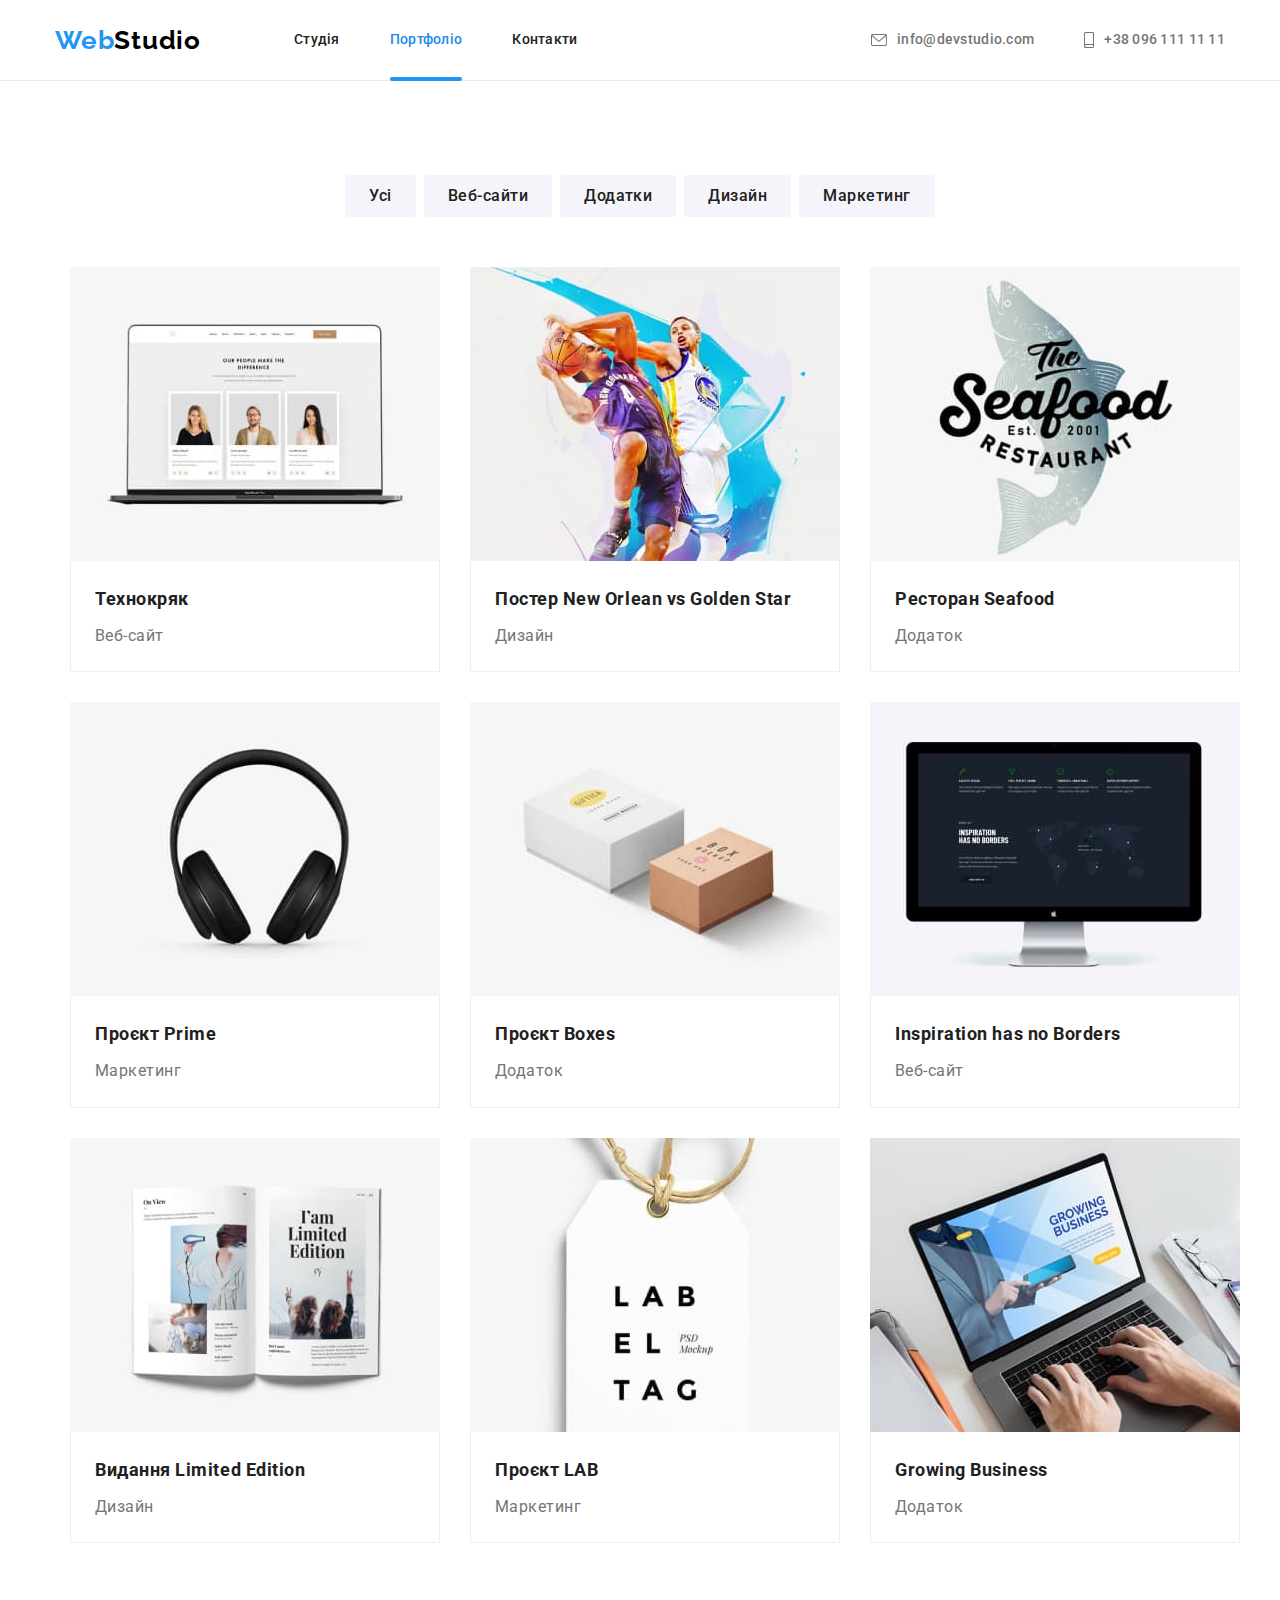
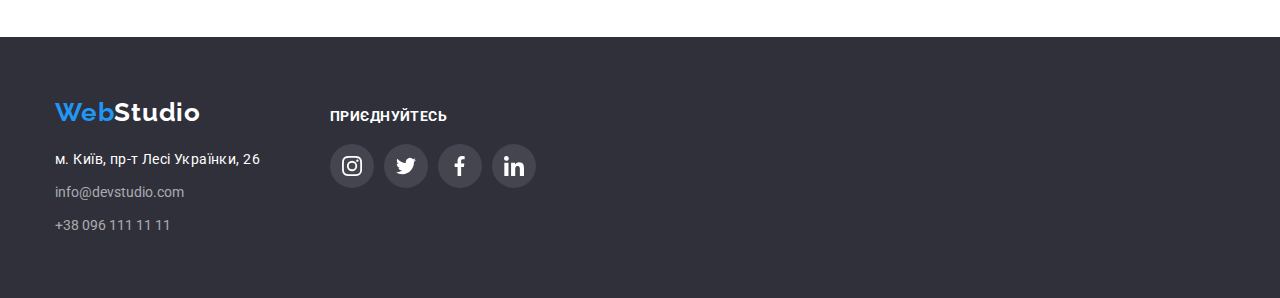
==== portfolio.html @ ad9b6973 "Initial commit" ====
<!DOCTYPE html>
<html lang="uk">
<head>
    <meta charset="UTF-8">
    <meta http-equiv="X-UA-Compatible" content="IE=edge">
    <meta name="viewport" content="width=device-width, initial-scale=1.0">
    <title>WebStudio</title>
    <link rel="preconnect" href="https://fonts.googleapis.com">
    <link rel="preconnect" href="https://fonts.gstatic.com" crossorigin>
    <link href="https://fonts.googleapis.com/css2?family=Raleway:wght@700&family=Roboto:wght@400;500;700;900&display=swap"
        rel="stylesheet">
        <link rel="stylesheet" href="https://cdnjs.cloudflare.com/ajax/libs/modern-normalize/1.1.0/modern-normalize.min.css">
    <link rel="stylesheet" href="./css/styles.css">
</head>
<body>
<header class="header">
    <div class="container main-nav">
        <nav class="site-nav">
            <a class="link-logo" href=""><span class="logo">Web</span><span class="logo-title">Studio</span></a>
            <ul class="list site-nav-list">
                <li class="item"><a class="link" href="./index.html">Студія</a></li>
                <li class="item"><a class="link current" href="./portfolio.html">Портфоліо</a></li>
                <li class="item"><a class="link" href="">Контакти</a></li>
            </ul>
        </nav>
        <div class="header-container">
            <ul class="nav-list list">
                <li><a class="header-link" href="mailto=info@devstudio.com">
                        <svg class="header-icon" width="16" height="12">
                            <use class="nav-icon" href="./images/sprite.svg#icon-envelope"></use>
                        </svg>info@devstudio.com</a></li>
                <li><a class="header-link" href="tel=+380961111111">
                        <svg class="header-icon-smartphone" width="10" height="16 ">
                            <use class="nav-icon" href="./images/sprite.svg#icon-smartphone"></use>
                        </svg>+38 096 111 11 11</a></li>
            </ul>
        </div>
    </div>
</header>
    <main>
        <section class="cart">
           <div class="container">
            <h1 class="visually-hidden">Портофоліо</h1>
            <ul class="list cart-list">
                <li><button class="btn" type="button">Усі</button></li>
                <li><button class="btn" type="button">Веб-сайти</button></li>
                <li><button class="btn" type="button">Додатки</button></li>
                <li><button class="btn" type="button">Дизайн</button></li>
                <li><button class="btn" type="button">Маркетинг</button></li>
            </ul>
            <div class="container">
            <ul class="list secondary-list">
                <li class="item project-item">
                    <a class="cart-container-link" href="#">
                        <div class="project-thumb">
                        <img class="cart-img" src="./images-portfolio/img-portfolio-1-jpg.jpg" alt="Веб-сайт" width="370">
                        <p class="product-text">Ресурс пропонує комплексні пропозиції з різним рівнем функціоналу та сервісів. Все це дозволить відвідувачу отримати
                        вичерпні відомості про компанію чи приватну особу.</p>
                        </div>
                        <div class="cart-container">
                    <h2 class="cart-title">Технокряк</h2>
                    <p class="cart-text">Веб-сайт</p>
                    </div>
                </a>
                </li>
                <li class="item project-item">
                    <a class="cart-container-link" href="#">
                        <div class="project-thumb">
                        <img class="cart-img" src="./images-portfolio/img-portfolio-2-jpg.jpg" alt="Дизайн" width="370">
                        <p class="product-text">Ресурс пропонує комплексні пропозиції з різним рівнем функціоналу та сервісів. Все це дозволить
                            відвідувачу отримати
                            вичерпні відомості про компанію чи приватну особу.</p>
                        </div>
                        <div class="cart-container">
                    <h2 class="cart-title">Постер New Orlean vs Golden Star</h2>
                    <p class="cart-text">Дизайн</p>
                    </div>
                    </a>
                </li>
                <li class="item project-item">
                    <a class="cart-container-link" href="#">
                        <div class="project-thumb">
                        <img class="cart-img" src="./images-portfolio/img-portfolio-3-jpg.jpg" alt="Додаток" width="370">
                        <p class="product-text">Ресурс пропонує комплексні пропозиції з різним рівнем функціоналу та сервісів. Все це дозволить
                            відвідувачу отримати
                            вичерпні відомості про компанію чи приватну особу.</p>
                            </div>
                        <div class="cart-container">
                    <h2 class="cart-title">Ресторан Seafood</h2>
                    <p class="cart-text">Додаток</p>
                    </div>
                    </a>
                </li>
                <li class="item project-item">
                    <a class="cart-container-link" href="#">
                        <div class="project-thumb">
                        <img class="cart-img" src="./images-portfolio/img-portfolio-4-jpg.jpg" alt="Маркетинг" width="370">
                        <p class="product-text">Ресурс пропонує комплексні пропозиції з різним рівнем функціоналу та сервісів. Все це дозволить
                            відвідувачу отримати
                            вичерпні відомості про компанію чи приватну особу.</p>
                            </div>
                        <div class="cart-container">
                    <h2 class="cart-title">Проєкт Prime</h2>
                    <p class="cart-text">Маркетинг</p>
                    </div>
                    </a>
                </li>
                <li class="item project-item">
                    <a class="cart-container-link" href="#">
                        <div class="project-thumb">
                        <img class="cart-img" src="./images-portfolio/img-portfolio-5-jpg.jpg" alt="Додаток" width="370">
                        <p class="product-text">Ресурс пропонує комплексні пропозиції з різним рівнем функціоналу та сервісів. Все це дозволить
                            відвідувачу отримати
                            вичерпні відомості про компанію чи приватну особу.</p>
                            </div>
                        <div class="cart-container">
                    <h2 class="cart-title">Проєкт Boxes</h2>
                    <p class="cart-text">Додаток</p>
                    </div>
                    </a>
                </li>
                <li class="item project-item">
                    <a class="cart-container-link" href="#">
                        <div class="project-thumb">
                        <img class="cart-img" src="./images-portfolio/img-portfolio-6-lpg.jpg" alt="Веб-сайт" width="370">
                        <p class="product-text">Ресурс пропонує комплексні пропозиції з різним рівнем функціоналу та сервісів. Все це дозволить
                            відвідувачу отримати
                            вичерпні відомості про компанію чи приватну особу.</p>
                            </div>
                        <div class="cart-container">
                    <h2 class="cart-title">Inspiration has no Borders</h2>
                    <p class="cart-text">Веб-сайт</p>
                    </div>
                    </a>
                </li>
                <li class="item project-item">
                    <a class="cart-container-link" href="#">
                        <div class="project-thumb">
                        <img class="cart-img" src="./images-portfolio/img-portfolio-7-jpg.jpg" alt="Дизайн" width="370">
                        <p class="product-text">Ресурс пропонує комплексні пропозиції з різним рівнем функціоналу та сервісів. Все це дозволить
                            відвідувачу отримати
                            вичерпні відомості про компанію чи приватну особу.</p>
                            </div>
                        <div class="cart-container">
                    <h2 class="cart-title">Видання Limited Edition</h2>
                    <p class="cart-text">Дизайн</p>
                    </div>
                    </a>
                </li>
                <li class="item project-item">
                    <a class="cart-container-link" href="#">
                        <div class="project-thumb">
                        <img class="cart-img" src="./images-portfolio/img-portfolio-8-jpg.jpg" alt="Маркетинг" width="370">
                        <p class="product-text">Ресурс пропонує комплексні пропозиції з різним рівнем функціоналу та сервісів. Все це дозволить
                            відвідувачу отримати
                            вичерпні відомості про компанію чи приватну особу.</p>
                            </div>
                        <div class="cart-container">
                    <h2 class="cart-title">Проєкт LAB</h2>
                    <p class="cart-text">Маркетинг</p>
                    </div>
                    </a>
                </li>
                <li class="item project-item">
                    <a class="cart-container-link" href="#">
                        <div class="project-thumb">
                        <img class="cart-img" src="./images-portfolio/img-portfolio-9-jpg.jpg" alt="Додаток" width="370">
                        <p class="product-text">Ресурс пропонує комплексні пропозиції з різним рівнем функціоналу та сервісів. Все це дозволить
                            відвідувачу отримати
                            вичерпні відомості про компанію чи приватну особу.</p>
                            </div>
                        <div class="cart-container">
                            <h2 class="cart-title">Growing Business</h2>
                            <p class="cart-text">Додаток</p>
                        </div>
                    </a>
                </li>
            </ul>
            </div>
            </div>
        </section>
    </main>
<footer class="footer">
    <div class="container footer-container">
        <div class="primary-footer">
            <a class="link-logo footer-link" href="./index.html"><span class="logo">Web</span><span
                    class="footer-title">Studio</span></a>
            <address>
                <ul class="list footer-list">
                    <li class="item">
                        <a class="footer-adress" href="https://goo.gl/maps/4LqHr1r6RmhCcxyH7" target="_blank"
                            rel="noopener nofollow noreferrer">м. Київ, пр-т Лесі Українки, 26</a>
                    </li>
                    <li class="item"><a class="footer-contacts" href="mailto=info@devstudio.com">info@devstudio.com</a>
                    </li>
                    <li class="item"><a class="footer-contacts" href="tel=+380961111111">+38 096 111 11 11</a></li>
                </ul>
            </address>
        </div>
        <div class="container-icons">
            <h2 class="footer-title-icons">приєднуйтесь</h2>
            <ul class="list footer-list-icons">
                <li>
                    <a class="soc-ocons-footer" href="#">
                        <svg class="soc-icons-image" width="20" height="20">
                            <use class="footer-icon" href="./images/symbol-defs.svg#iconinstagram-svg"></use>
                        </svg>
                    </a>
                </li>
                <li>
                    <a class="soc-ocons-footer" href="#">
                        <svg width="20" height="20">
                            <use class="footer-icon" href="./images/symbol-defs.svg#icontwitter-svg"></use>
                        </svg>
                    </a>
                </li>
                <li>
                    <a class="soc-ocons-footer" href="#">
                        <svg width="20" height="20">
                            <use class="footer-icon" href="./images/symbol-defs.svg#iconfacebook-svg"></use>
                        </svg>
                    </a>
                </li>
                <li>
                    <a class="soc-ocons-footer" href="#">
                        <svg width="20" height="20">
                            <use class="footer-icon" href="./images/symbol-defs.svg#iconlinkedin-svg"></use>
                        </svg>
                    </a>
                </li>
            </ul>
        </div>
    </div>
</footer>
</body>
</html>
---- css/styles.css ----
:root{
    --title-text-color: #212121;
    --section-background-color: #F5F4FA;
    --second-background-color: #2F303A;
    --footer-contacts-color:  rgba(255, 255, 255, 0.6);
    --second-text-color: #757575;
    --ptimary-backgrond-color: #FFFFFF;
        --primary-text-color: #FFFFFF;
        --accent-text-color: #2196F3;
        --second-accent-color: #188CE8;
        --accent-background-color: #188CE8;
        --thumb-bg: rgba(47, 48, 58, 0.8);
}
h1,
h2,
h3,
h4,
p,
ul {
    margin: 0;
}
img {
    display: block;
    max-width: 100%;
}
  .list {
      list-style: none;
      margin: 0;
      padding: 0;
  }
.container {
    width: 1200px;
    padding-left: 15px;
    padding-right: 15px;
    margin: 0 auto;
}
.link-logo {
    font-family: 'Raleway';
        font-weight: 700;
        font-size: 26px;
        line-height: 1.19;
        letter-spacing: 0.03em;
        text-align: center;
}
.header {
    border-bottom: 1px solid #ECECEC;
}
 .site-nav .link {
    padding-top: 32px;
    padding-bottom: 32px;
    display: block;
    transition: color 250ms cubic-bezier(0.4, 0, 0.2, 1);
 }
.nav-list {
    align-items: center;
    display: flex;
}
 .nav-list .header-link {
    display: flex;
    padding-top: 32px;
        padding-bottom: 32px;
        align-items: center;
 }
.main-nav {
    display: flex;
    align-items: center;
}
.link.current::after {
    content: '';
    display: block;
    width: 100%;
    height: 4px;
    bottom: -1;
    margin-bottom: -2px;
    transform: translate(0, -50%);
    position: absolute;
    background-color: var(--accent-text-color);
    border-radius: 2px;
}

.site-nav-list .item {
    position: relative;
}
.logo {
    color: var(--accent-text-color);
}
.logo-title {
    color: rgba(0, 0, 0, 1);
}
.header .container {
    display: flex;
    align-items: center;
    margin-left: auto;
   
      
}
.header-container {
    align-items: center;
    display: flex;
    margin-left: auto;
}
.nav-icon {
    fill: var(--second-text-color);
    width: 16px;
    height: 16px;
}
.nav-icon-envelope {
    width: 16px;
    height: 12px;
}
body {
    background-color: var(--ptimary-backgrond-color);
    font-family: Roboto, sans-serif;
}

a {
    text-decoration: none;
}
.site-nav {
    background-color: var(--ptimary-backgrond-color);
}
 .main-nav .site-nav {
    display: flex;
    align-items: center;
 }

.site-nav .link {
    color: var(--title-text-color);
    font-family: Roboto, sans-serif;
    font-weight: 500;
        font-size: 14px;
        line-height: 1.14;
        letter-spacing: 0.02em;
        cursor: pointer;
        }
.link  {
    color: var(--title-text-color);
        font-family: Roboto, sans-serif;
        font-weight: 500;
        font-size: 14px;
        line-height: 1.14 ;
        letter-spacing: 0.02em;
        list-style: inherit;
         }

         .link.current::after {
          content: '';
          display: block;
           width: 100%;
           height: 4px;
           bottom: -1px;
                     transform: translate(0, -50%);
                     position: absolute;
                     background-color: var(--accent-text-color);
                     border-radius: 2px;
                 }
        
                 .site-nav-list .item {
                     position: relative;
                 }
         .nav-list {
            display: flex;
            gap: 50px;
            margin-left: auto;
          
         }
         .header-link {
          color: var(--second-text-color);
        font-weight: 500;
            font-size: 14px;
            line-height: 1.14;
            letter-spacing: 0.02em;
            align-items: center;
            gap: 10px;
            transition: color 250ms cubic-bezier(0.4, 0, 0.2, 1);
         }
        .header-icon {
            fill: currentColor;
            background-repeat: no-repeat;
        }

        .header-link .nav-icon {
            transition: fill 250ms cubic-bezier(0.4, 0, 0.2, 1);
        }
         .header-link:focus .nav-icon,
         .header-link:hover .nav-icon {
            fill: var(--accent-text-color);
         }
        .header-link:focus,
        .header-link:hover {
            color: var(--accent-text-color);
        }
        .header-icon-smartphone {
            width: 10px;
            height: 16px;
        }
    
 .link.current {
    color: var(--second-accent-color);
 }
.link:hover,
.link:focus {
    color: var(--accent-text-color);
}
.site-nav-list {
    display: flex;
    gap: 50px;
   margin-left: 93px;
}

    .site-nav .link:focus,
    .site-nav .link:hover {
        color: var(--accent-text-color);
    }

  
    link {
        text-decoration: none;
    }
    
    .auth-link .link:hover,
    .auth-link .link:focus {
      background-color: var(--accent-background-color);
        }
        .hero {
            background-color: #C4C4C4;
            text-align: center;
            padding-top: 200px;
            padding-bottom: 200px;
            background-image: linear-gradient(rgba(47, 48, 58, 0.4), rgba(47, 48, 58, 0.4)), url(../images/hero-bg.jpg);
            background-repeat: no-repeat;
            background-position: center;
            background-size: cover;
            max-width: 1600px;
            align-items: center;
            margin-right: auto;
            margin-left: auto;
        }
        .title {
            color: var(--primary-text-color);
                font-weight: 900;
                font-size: 44px;
                line-height: 1.36;
                letter-spacing: 0.06em;
                text-transform: uppercase;
                margin-bottom: 30px;
        }
       .visually-hidden{
        position: absolute;
        width: 1px;
        height: 1px;
        margin: 1px;
        padding: 0;
        overflow: hidden;
        border: 0;
        clip: rect(0 0 0 0);
       }
                                          /* button */
     .button {
        color: rgba(255, 255, 255, 1);
        background-color: #2196F3;
            font-weight: 700;
            font-size: 16px;
            line-height: 1.88;
            letter-spacing: 0.06em;
            font-family: inherit;
            cursor: pointer;
            border-radius: 4px;
            padding: 10px 32px;
            border: transparent;
            box-shadow: 0px 4px 4px rgba(0, 0, 0, 0.15);
            transition: color 250ms cubic-bezier(0.4, 0, 0.2, 1), background-color 250ms cubic-bezier(0.4, 0, 0.2, 1);
     }
     .button:hover,
     button:focus {
background-color: var(--accent-background-color);
     }
     .btn {
        color: var(--title-text-color);
        background-color: var(--section-background-color);
       
            font-weight: 500;
            font-size: 16px;
            line-height: 1.62;
            font-family: inherit;
            cursor: pointer;
            border-radius: 4px;
           border-color: transparent;
           padding: 6px 22px;
           letter-spacing: 0.03em;

        transition: color 250ms cubic-bezier(0.4, 0, 0.2, 1), background-color 250ms cubic-bezier(0.4, 0, 0.2, 1), box-shadow 250ms cubic-bezier(0.4, 0, 0.2, 1);
       
     }
     .btn:hover,
     .btn:focus {
        background-color: #2196F3;
        color: var(--primary-text-color);
        box-shadow: 0px 3px 1px rgba(0, 0, 0, 0.1), 0px 1px 2px rgba(0, 0, 0, 0.08), 0px 2px 2px rgba(0, 0, 0, 0.12);
     }
       
     
                                         /* hero */
        .about {
            padding-bottom: 94px;
            padding-top: 94px;
        
        } 
        .about-list {
           display: flex;
           gap: 30px;
        }
        .about-list li {
            flex-basis: calc((100% - 3 * 30px) / 4);
        }
        .icon-container {
            align-items: center;
            justify-content: center;
            width: 270px;
            height: 120px;
            background-color: var(--section-background-color);
            display: flex;
            margin-bottom: 30px;
            border-radius: 4px;

        }
        .content .list {
            display: flex;
            gap: 30px;
        }
     .features {
        color: var(--title-text-color);
        font-style: normal;
            font-weight: 700;
            font-size: 14px;
            line-height: 1.14;
            letter-spacing: 0.03em;
            margin-bottom: 10px;
     } 
     .features-text {
        color: var(--second-text-color);
            font-size: 14px;
            line-height: 1.71;
            letter-spacing: 0.03em;
     }
     .content {
        padding-bottom: 94px;
        /* flex-basis: calc((100% - 60px) /3); */
     }
     .content-container {
        display: flex;
        flex-basis: calc((100% - 60px) /3);
     }
   .content-title {
    color: var(--title-text-color);
    font-weight: 700;
        font-size: 36px;
        line-height: 1.16;
        text-align: center;
        letter-spacing: 0.03em;
        margin-top: 0;
     margin-bottom: 50px;
   }
   .thumb {
       position: relative;
   }

   .thumb-text {
       font-size: 14px;
       line-height: 1.14px;
       text-align: center;
       letter-spacing: 0.03em;
       background: var(--thumb-bg);
       color: var(--primary-text-color);
       bottom: 0;
       left: 50%;
       transform: translate(-50%, 0);
       display: flex;
       position: absolute;
        width: 370px;
        height: 70px;
       padding: 27px 107px;
       text-transform: uppercase;
       align-items: center;


   }
   .thumb-item {
    position: relative;
   }

   .mobile-app-text {
    font-size: 14px;
    line-height: 1.14px;
    text-align: center;
    letter-spacing: 0.03em;
    background: var(--thumb-bg);
    color: var(--primary-text-color);
    bottom: 0;
    left: 50%;
    transform: translate(-50%, 0);
    display: flex;
    position: absolute;
    width: 370px;
    height: 70px;
    text-transform: uppercase;
    align-items: center;
    justify-content: center;
   


   }
   .thumb-designe {
    position: relative;
   }
   .thumb-designe-text {
    font-size: 14px;
        line-height: 1.14px;
        text-align: center;
        letter-spacing: 0.03em;
        background: var(--thumb-bg);
        color: var(--primary-text-color);
        bottom: 0;
        left: 50%;
        transform: translate(-50%, 0);
        display: flex;
        position: absolute;
        width: 370px;
        height: 70px;
        text-transform: uppercase;
        align-items: center;
        justify-content: center;
   }
   .slider {
    background-color: var(--section-background-color);
    padding-top: 94px;
    padding-bottom: 94px;


   }
   .slider-list {
    display: flex;
    gap: 30px;
 
   }

   .slider-text {
    text-align: center;
   }

   .slider-heading {
    color: var(--title-text-color);
    font-weight: 700;
        font-size: 36px;
        line-height: 1.16;
        text-align: center;
        letter-spacing: 0.03em;
        margin-top: 0;
        margin-bottom: 50px;
   }
.slider-title {
    color: var(--title-text-color);
    font-weight: 500;
        font-size: 16px;
        line-height: 1.18;
        margin-bottom: 10px;
}

.slider-text {
    color: var(--second-text-color);
        font-size: 16px;
        line-height: 1.18;
        background-color: var(--ptimary-backgrond-color);
}

.soc-icons-link {
    width: 44px;
    height: 44px;
    border-radius: 50%;
    align-items: center;
    justify-content: center;
    display: flex;
    transition: background-color 250ms cubic-bezier(0.4, 0, 0.2, 1);
}
.soc-icons-link .slider-icon-bg {
    transition: fill 250ms cubic-bezier(0.4, 0, 0.2, 1);
}
.slider-list-icon {
    display: flex;
    align-items: center;
    justify-content: center;
    margin-top: 16px;
    gap: 10px;
    }
    .slider-icon-bg {
        fill: #AFB1B8;
  }
   .footer-contacts:hover,
   .footer-contacts:focus {
    color: var(--accent-text-color);
   }
   .footer-adress:hover,
   .footer-adress:focus {
       color: var(--accent-text-color);
   }

   .soc-icons-link:hover .slider-icon-bg,
   .soc-icons-link:focus .slider-icon-bg {
    fill: var(--primary-text-color);
   }

    .customers {
        background-color: var(--ptimary-backgrond-color);
        padding-top: 94px;
        padding-bottom: 94px;
    }
    .customers-title {
        font-weight: 700;
        font-size: 36px;
        line-height: 1.16;
        text-align: center;
        letter-spacing: 0.03em;
        color: var(--title-text-color);
        margin-right: auto;
        margin-left: auto;
        margin-bottom: 50px;
    }
    .customers-list {
        display: flex;
        gap: 30px;
        align-items: center;
    }


    .customers-link {
        display: flex;
        width: 170px;
        height: 92px;
        justify-content: center;
        align-items: center;
        border: 1px solid #AFB1B8;
        border-radius: 4px;
        padding: 16px 32px;
        background-color: var(--ptimary-backgrond-color);
        transition: border-color 250ms cubic-bezier(0.4, 0, 0.2, 1);
    }

    .customers-link .customers-icon {
        transition: fill 250ms cubic-bezier(0.4, 0, 0.2, 1);
    }


        .customers-container {
            background-color: var(--ptimary-backgrond-color);
            padding: 16px 32px;
            text-align: center;
            border: 1px solid #AFB1B8;
             border-radius: 4px;
        }

        .customers-link:focus,
        .customers-link:hover {
            border-color: var(--accent-text-color);
        }
        .customers-link:focus  .customers-icon ,
        .customers-link:hover  .customers-icon {
            fill: var(--accent-text-color);
        }

        .customers-icon {
            fill: #AFB1B8;
        }

footer {
    background-color: var(--second-background-color);
    padding-top: 60px;
    padding-bottom: 60px;
}
.footer-link {
    margin-bottom: 20px;
    display: inline-block;
}
.footer-title {
    color: var(--primary-text-color);
}

.footer-contacts {
        color: var(--footer-contacts-color);
        font-size: 14px;
        line-height: 1.71;
        font-style: normal;
        display: inline-block;
        transition: color 250ms cubic-bezier(0.4, 0, 0.2, 1), background-color 250ms cubic-bezier(0.4, 0, 0.2, 1);
}

.footer-adress {
    color: var(--primary-text-color);
        font-size: 14px;
        line-height: 1.71;
        letter-spacing: 0.03em;
        font-style: normal;
        display: inline-block;
        transition: color 250ms cubic-bezier(0.4, 0, 0.2, 1), background-color 250ms cubic-bezier(0.4, 0, 0.2, 1);
}

.footer-list .item {
    margin-bottom: 9px;
}

.footer-list .item:last-child {
    margin-bottom: 0;
}


.soc-ocons-footer:focus,
.soc-ocons-footer:hover {
    color: var(--accent-text-color);
}
    
 


.cart {
   padding-top: 94px;
   padding-bottom: 94px;

}
.cart-title {
color: var(--title-text-color);
font-weight: 700;
    font-size: 18px;
    line-height: 2;
    letter-spacing: 0.03em;
    margin-bottom: 4px;
}
.cart-text {
color: var(--second-text-color);
    font-size: 16px;
    line-height: 1.9;
    letter-spacing: 0.03em;
}
.container .cart-list {
    display: flex;
    gap: 8px;
    justify-content: center;
    margin-bottom: 50px;
    text-align: center;
   
}
.container .secondary-list {
    display: flex;
    flex-wrap: wrap;
    gap: 30px;

    
}

 .project-thumb {
    position: relative;
    overflow: hidden;
 }

 .product-text {
    position: absolute;
    top: 0;
    left: 0;
    height: 100%;
    padding: 63px 24px;
    transform: translateY(100%);
    transition: transform 250ms cubic-bezier(0.4, 0, 0.2, 1);

    font-family: Roboto, sans-serif;
    font-weight: 400;
    font-size: 18px;
    line-height: 1.55;
    letter-spacing: 0.03em;

    color: var(--primary-text-color);
    background-color: rgba(33, 150, 243, 0.9);

 }

 .project-item:hover .product-text {
    transform: translateY(0);
 }

 
 
 .secondary-list .item {
    flex-basis: calc((100% - 60px) /3);
 }
 .secondary-list .item:nth-last-child(-n+3) {
    margin-bottom: 0;
 }
  
  .secondary-list .item {
     border-top: none;
  }

 .primary-slider-text {
    padding-top: 30px;
    padding-bottom: 30px;
 }

 .cart-container {
   padding: 20px 24px;
   border: 1px solid #EEEEEE;
   border-top: none;
   }
   .cart-container-link {
    display: block;
    transition: box-shadow 250ms cubic-bezier(0.4, 0, 0.2, 1);
 }
   .cart-container-link:hover,
   .cart-container-link:focus {
    box-shadow: 0px 1px 1px rgba(0, 0, 0, 0.12), 0px 4px 4px rgba(0, 0, 0, 0.06), 1px 4px 6px rgba(0, 0, 0, 0.16);
   }
   .footer-title-icons {
    font-weight: 700;
    font-size: 14px;
    line-height: 16px;
    letter-spacing: 0.03em;
    text-transform: uppercase;
    color: var(--primary-text-color);
    margin-bottom: 20px;
   }
   .footer-list-icons {
    display: flex;
    gap: 10px;
   }
   .container-icons {
    align-items: baseline;
   }
   .primary-footer {
    align-items: baseline;
    margin-right: 70px;
   }
.footer-container {
    align-items: baseline;
    display: flex;
}
.soc-ocons-footer {
    width: 44px;
    height: 44px;
    border-radius: 50%;
    align-items: center;
    justify-content: center;
    display: flex;
    background-repeat: no-repeat;
    background-color: rgba(255, 255, 255, 0.1);
    transition: background-color 250ms cubic-bezier(0.4, 0, 0.2, 1), fill 250ms cubic-bezier(0.4, 0, 0.2, 1);
}
.soc-ocons-footer:hover,
.soc-ocons-footer:focus {
    background-color: var(--second-accent-color);
}
.footer-icon {
    fill: var(--primary-text-color);

}
.soc-icons-link:hover,
.soc-icons-link:focus {
    fill: var(--primary-text-color);
    background-color: var(--accent-text-color);
}
.link.current::after {
    content: '';
    display: block;
    width: 100%;
    height: 4px;
    bottom: -1px;
    transform: translate(0, -50%);
    position: absolute;
    background-color: var(--accent-text-color);
    border-radius: 2px;
}
.site-nav-list .item {
    position: relative;
}


.backdrop {
    position: fixed;
    top: 0;
    left: 0;
    width: 100%;
    height: 100%;
    opacity: 1;
    transition: opacity 250ms cubic-bezier(0.4, 0, 0.2, 1), visibility 250ms cubic-bezier(0.4, 0, 0.2, 1);

    
}

.is-hidden {
    opacity: 0;
    pointer-events: none;
    visibility: hidden;
}

.modal {
    position: absolute;
    top: 50%;
    left: 50%;
    transform: translate(-50%, -50%) scale(1);
    transition: transform 250ms cubic-bezier(0.4, 0, 0.2, 1);

    min-width: 528px;
    min-height: 581px;

    background-color: var(--ptimary-backgrond-color);

    

}

.backdrop.is-hidden .modal {
    transform: translate(-50%, -50%) scale(0);
    transition: transform 250ms cubic-bezier(0.4, 0, 0.2, 1);
}
.button-modal {
    position: absolute;
    top: 8px;
    right: 8px;
    display: flex;
    align-items: center;
    justify-content: center;
    cursor: pointer;

    height: 30px;
    width: 30px;
    border: 1px solid rgba(0, 0, 0, 0.1);
    background-color: var(--ptimary-backgrond-color);
    border-radius: 50%;
    padding: 0;
}
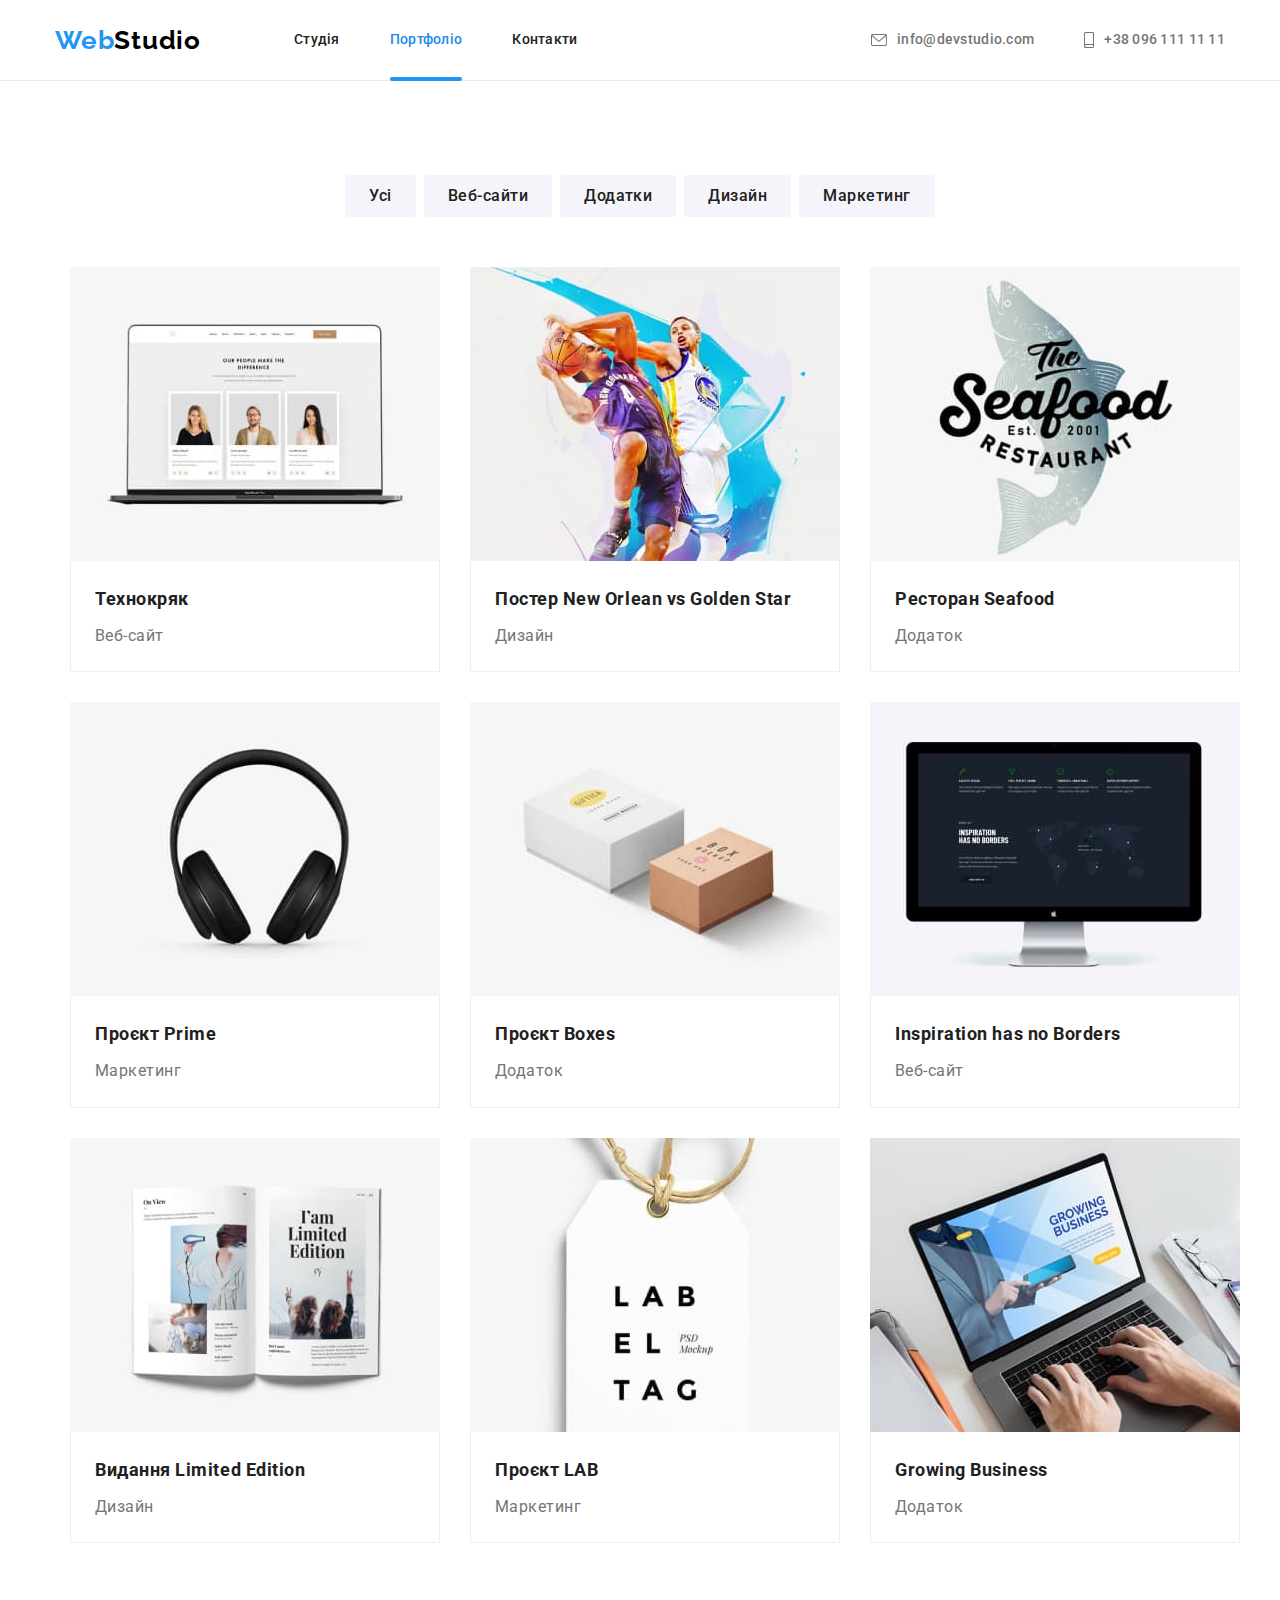
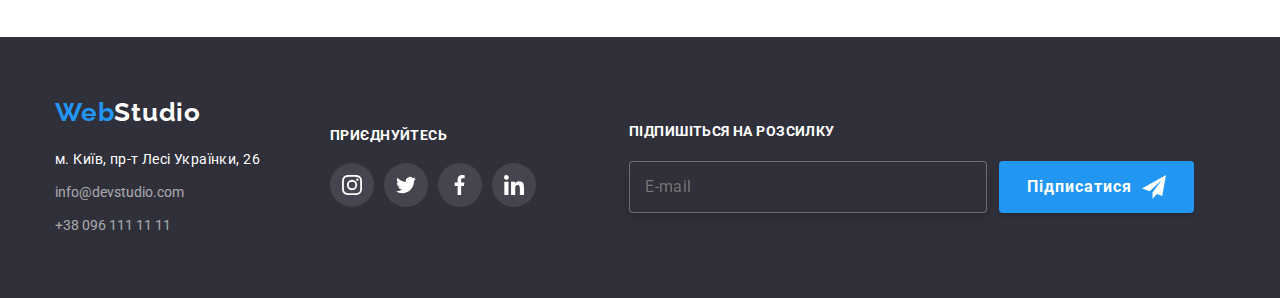
==== commit 1883ac0a: "сделал модальное окно" ====
--- a/portfolio.html
+++ b/portfolio.html
@@ -1,236 +1,572 @@
 <!DOCTYPE html>
 <html lang="uk">
-<head>
-    <meta charset="UTF-8">
-    <meta http-equiv="X-UA-Compatible" content="IE=edge">
-    <meta name="viewport" content="width=device-width, initial-scale=1.0">
+  <head>
+    <meta charset="UTF-8" />
+    <meta
+      http-equiv="X-UA-Compatible"
+      content="IE=edge"
+    />
+    <meta
+      name="viewport"
+      content="width=device-width, initial-scale=1.0"
+    />
     <title>WebStudio</title>
-    <link rel="preconnect" href="https://fonts.googleapis.com">
-    <link rel="preconnect" href="https://fonts.gstatic.com" crossorigin>
-    <link href="https://fonts.googleapis.com/css2?family=Raleway:wght@700&family=Roboto:wght@400;500;700;900&display=swap"
-        rel="stylesheet">
-        <link rel="stylesheet" href="https://cdnjs.cloudflare.com/ajax/libs/modern-normalize/1.1.0/modern-normalize.min.css">
-    <link rel="stylesheet" href="./css/styles.css">
-</head>
-<body>
-<header class="header">
-    <div class="container main-nav">
+    <link
+      rel="preconnect"
+      href="https://fonts.googleapis.com"
+    />
+    <link
+      rel="preconnect"
+      href="https://fonts.gstatic.com"
+      crossorigin
+    />
+    <link
+      href="https://fonts.googleapis.com/css2?family=Raleway:wght@700&family=Roboto:wght@400;500;700;900&display=swap"
+      rel="stylesheet"
+    />
+    <link
+      rel="stylesheet"
+      href="https://cdnjs.cloudflare.com/ajax/libs/modern-normalize/1.1.0/modern-normalize.min.css"
+    />
+    <link
+      rel="stylesheet"
+      href="./css/styles.css"
+    />
+  </head>
+  <body>
+    <header class="header">
+      <div class="container main-nav">
         <nav class="site-nav">
-            <a class="link-logo" href=""><span class="logo">Web</span><span class="logo-title">Studio</span></a>
-            <ul class="list site-nav-list">
-                <li class="item"><a class="link" href="./index.html">Студія</a></li>
-                <li class="item"><a class="link current" href="./portfolio.html">Портфоліо</a></li>
-                <li class="item"><a class="link" href="">Контакти</a></li>
-            </ul>
+          <a class="link-logo" href=""
+            ><span class="logo">Web</span
+            ><span class="logo-title"
+              >Studio</span
+            ></a
+          >
+          <ul class="list site-nav-list">
+            <li class="item">
+              <a class="link" href="./index.html"
+                >Студія</a
+              >
+            </li>
+            <li class="item">
+              <a
+                class="link current"
+                href="./portfolio.html"
+                >Портфоліо</a
+              >
+            </li>
+            <li class="item">
+              <a class="link" href="">Контакти</a>
+            </li>
+          </ul>
         </nav>
         <div class="header-container">
-            <ul class="nav-list list">
-                <li><a class="header-link" href="mailto=info@devstudio.com">
-                        <svg class="header-icon" width="16" height="12">
-                            <use class="nav-icon" href="./images/sprite.svg#icon-envelope"></use>
-                        </svg>info@devstudio.com</a></li>
-                <li><a class="header-link" href="tel=+380961111111">
-                        <svg class="header-icon-smartphone" width="10" height="16 ">
-                            <use class="nav-icon" href="./images/sprite.svg#icon-smartphone"></use>
-                        </svg>+38 096 111 11 11</a></li>
+          <ul class="nav-list list">
+            <li>
+              <a
+                class="header-link"
+                href="mailto=info@devstudio.com"
+              >
+                <svg
+                  class="header-icon"
+                  width="16"
+                  height="12"
+                >
+                  <use
+                    class="nav-icon"
+                    href="./images/sprite.svg#icon-envelope"
+                  ></use></svg
+                >info@devstudio.com</a
+              >
+            </li>
+            <li>
+              <a
+                class="header-link"
+                href="tel=+380961111111"
+              >
+                <svg
+                  class="header-icon-smartphone"
+                  width="10"
+                  height="16 "
+                >
+                  <use
+                    class="nav-icon"
+                    href="./images/sprite.svg#icon-smartphone"
+                  ></use></svg
+                >+38 096 111 11 11</a
+              >
+            </li>
+          </ul>
+        </div>
+      </div>
+    </header>
+    <main>
+      <section class="cart">
+        <div class="container">
+          <h1 class="visually-hidden">
+            Портофоліо
+          </h1>
+          <ul class="list cart-list">
+            <li>
+              <button class="btn" type="button">
+                Усі
+              </button>
+            </li>
+            <li>
+              <button class="btn" type="button">
+                Веб-сайти
+              </button>
+            </li>
+            <li>
+              <button class="btn" type="button">
+                Додатки
+              </button>
+            </li>
+            <li>
+              <button class="btn" type="button">
+                Дизайн
+              </button>
+            </li>
+            <li>
+              <button class="btn" type="button">
+                Маркетинг
+              </button>
+            </li>
+          </ul>
+          <div class="container">
+            <ul class="list secondary-list">
+              <li class="item project-item">
+                <a
+                  class="cart-container-link"
+                  href="#"
+                >
+                  <div class="project-thumb">
+                    <img
+                      class="cart-img"
+                      src="./images-portfolio/img-portfolio-1-jpg.jpg"
+                      alt="Веб-сайт"
+                      width="370"
+                    />
+                    <p class="product-text">
+                      Ресурс пропонує комплексні
+                      пропозиції з різним рівнем
+                      функціоналу та сервісів. Все
+                      це дозволить відвідувачу
+                      отримати вичерпні відомості
+                      про компанію чи приватну
+                      особу.
+                    </p>
+                  </div>
+                  <div class="cart-container">
+                    <h2 class="cart-title">
+                      Технокряк
+                    </h2>
+                    <p class="cart-text">
+                      Веб-сайт
+                    </p>
+                  </div>
+                </a>
+              </li>
+              <li class="item project-item">
+                <a
+                  class="cart-container-link"
+                  href="#"
+                >
+                  <div class="project-thumb">
+                    <img
+                      class="cart-img"
+                      src="./images-portfolio/img-portfolio-2-jpg.jpg"
+                      alt="Дизайн"
+                      width="370"
+                    />
+                    <p class="product-text">
+                      Ресурс пропонує комплексні
+                      пропозиції з різним рівнем
+                      функціоналу та сервісів. Все
+                      це дозволить відвідувачу
+                      отримати вичерпні відомості
+                      про компанію чи приватну
+                      особу.
+                    </p>
+                  </div>
+                  <div class="cart-container">
+                    <h2 class="cart-title">
+                      Постер New Orlean vs Golden
+                      Star
+                    </h2>
+                    <p class="cart-text">
+                      Дизайн
+                    </p>
+                  </div>
+                </a>
+              </li>
+              <li class="item project-item">
+                <a
+                  class="cart-container-link"
+                  href="#"
+                >
+                  <div class="project-thumb">
+                    <img
+                      class="cart-img"
+                      src="./images-portfolio/img-portfolio-3-jpg.jpg"
+                      alt="Додаток"
+                      width="370"
+                    />
+                    <p class="product-text">
+                      Ресурс пропонує комплексні
+                      пропозиції з різним рівнем
+                      функціоналу та сервісів. Все
+                      це дозволить відвідувачу
+                      отримати вичерпні відомості
+                      про компанію чи приватну
+                      особу.
+                    </p>
+                  </div>
+                  <div class="cart-container">
+                    <h2 class="cart-title">
+                      Ресторан Seafood
+                    </h2>
+                    <p class="cart-text">
+                      Додаток
+                    </p>
+                  </div>
+                </a>
+              </li>
+              <li class="item project-item">
+                <a
+                  class="cart-container-link"
+                  href="#"
+                >
+                  <div class="project-thumb">
+                    <img
+                      class="cart-img"
+                      src="./images-portfolio/img-portfolio-4-jpg.jpg"
+                      alt="Маркетинг"
+                      width="370"
+                    />
+                    <p class="product-text">
+                      Ресурс пропонує комплексні
+                      пропозиції з різним рівнем
+                      функціоналу та сервісів. Все
+                      це дозволить відвідувачу
+                      отримати вичерпні відомості
+                      про компанію чи приватну
+                      особу.
+                    </p>
+                  </div>
+                  <div class="cart-container">
+                    <h2 class="cart-title">
+                      Проєкт Prime
+                    </h2>
+                    <p class="cart-text">
+                      Маркетинг
+                    </p>
+                  </div>
+                </a>
+              </li>
+              <li class="item project-item">
+                <a
+                  class="cart-container-link"
+                  href="#"
+                >
+                  <div class="project-thumb">
+                    <img
+                      class="cart-img"
+                      src="./images-portfolio/img-portfolio-5-jpg.jpg"
+                      alt="Додаток"
+                      width="370"
+                    />
+                    <p class="product-text">
+                      Ресурс пропонує комплексні
+                      пропозиції з різним рівнем
+                      функціоналу та сервісів. Все
+                      це дозволить відвідувачу
+                      отримати вичерпні відомості
+                      про компанію чи приватну
+                      особу.
+                    </p>
+                  </div>
+                  <div class="cart-container">
+                    <h2 class="cart-title">
+                      Проєкт Boxes
+                    </h2>
+                    <p class="cart-text">
+                      Додаток
+                    </p>
+                  </div>
+                </a>
+              </li>
+              <li class="item project-item">
+                <a
+                  class="cart-container-link"
+                  href="#"
+                >
+                  <div class="project-thumb">
+                    <img
+                      class="cart-img"
+                      src="./images-portfolio/img-portfolio-6-lpg.jpg"
+                      alt="Веб-сайт"
+                      width="370"
+                    />
+                    <p class="product-text">
+                      Ресурс пропонує комплексні
+                      пропозиції з різним рівнем
+                      функціоналу та сервісів. Все
+                      це дозволить відвідувачу
+                      отримати вичерпні відомості
+                      про компанію чи приватну
+                      особу.
+                    </p>
+                  </div>
+                  <div class="cart-container">
+                    <h2 class="cart-title">
+                      Inspiration has no Borders
+                    </h2>
+                    <p class="cart-text">
+                      Веб-сайт
+                    </p>
+                  </div>
+                </a>
+              </li>
+              <li class="item project-item">
+                <a
+                  class="cart-container-link"
+                  href="#"
+                >
+                  <div class="project-thumb">
+                    <img
+                      class="cart-img"
+                      src="./images-portfolio/img-portfolio-7-jpg.jpg"
+                      alt="Дизайн"
+                      width="370"
+                    />
+                    <p class="product-text">
+                      Ресурс пропонує комплексні
+                      пропозиції з різним рівнем
+                      функціоналу та сервісів. Все
+                      це дозволить відвідувачу
+                      отримати вичерпні відомості
+                      про компанію чи приватну
+                      особу.
+                    </p>
+                  </div>
+                  <div class="cart-container">
+                    <h2 class="cart-title">
+                      Видання Limited Edition
+                    </h2>
+                    <p class="cart-text">
+                      Дизайн
+                    </p>
+                  </div>
+                </a>
+              </li>
+              <li class="item project-item">
+                <a
+                  class="cart-container-link"
+                  href="#"
+                >
+                  <div class="project-thumb">
+                    <img
+                      class="cart-img"
+                      src="./images-portfolio/img-portfolio-8-jpg.jpg"
+                      alt="Маркетинг"
+                      width="370"
+                    />
+                    <p class="product-text">
+                      Ресурс пропонує комплексні
+                      пропозиції з різним рівнем
+                      функціоналу та сервісів. Все
+                      це дозволить відвідувачу
+                      отримати вичерпні відомості
+                      про компанію чи приватну
+                      особу.
+                    </p>
+                  </div>
+                  <div class="cart-container">
+                    <h2 class="cart-title">
+                      Проєкт LAB
+                    </h2>
+                    <p class="cart-text">
+                      Маркетинг
+                    </p>
+                  </div>
+                </a>
+              </li>
+              <li class="item project-item">
+                <a
+                  class="cart-container-link"
+                  href="#"
+                >
+                  <div class="project-thumb">
+                    <img
+                      class="cart-img"
+                      src="./images-portfolio/img-portfolio-9-jpg.jpg"
+                      alt="Додаток"
+                      width="370"
+                    />
+                    <p class="product-text">
+                      Ресурс пропонує комплексні
+                      пропозиції з різним рівнем
+                      функціоналу та сервісів. Все
+                      це дозволить відвідувачу
+                      отримати вичерпні відомості
+                      про компанію чи приватну
+                      особу.
+                    </p>
+                  </div>
+                  <div class="cart-container">
+                    <h2 class="cart-title">
+                      Growing Business
+                    </h2>
+                    <p class="cart-text">
+                      Додаток
+                    </p>
+                  </div>
+                </a>
+              </li>
             </ul>
+          </div>
         </div>
-    </div>
-</header>
-    <main>
-        <section class="cart">
-           <div class="container">
-            <h1 class="visually-hidden">Портофоліо</h1>
-            <ul class="list cart-list">
-                <li><button class="btn" type="button">Усі</button></li>
-                <li><button class="btn" type="button">Веб-сайти</button></li>
-                <li><button class="btn" type="button">Додатки</button></li>
-                <li><button class="btn" type="button">Дизайн</button></li>
-                <li><button class="btn" type="button">Маркетинг</button></li>
+      </section>
+    </main>
+    <footer class="footer">
+      <div class="container footer-container">
+        <div class="primary-footer">
+          <a
+            class="link-logo footer-link"
+            href="./index.html"
+            ><span class="logo">Web</span
+            ><span class="footer-title"
+              >Studio</span
+            ></a
+          >
+          <address>
+            <ul class="list footer-list">
+              <li class="item">
+                <a
+                  class="footer-adress"
+                  href="https://goo.gl/maps/4LqHr1r6RmhCcxyH7"
+                  target="_blank"
+                  rel="noopener nofollow noreferrer"
+                  >м. Київ, пр-т Лесі Українки,
+                  26</a
+                >
+              </li>
+              <li class="item">
+                <a
+                  class="footer-contacts"
+                  href="mailto=info@devstudio.com"
+                  >info@devstudio.com</a
+                >
+              </li>
+              <li class="item">
+                <a
+                  class="footer-contacts"
+                  href="tel=+380961111111"
+                  >+38 096 111 11 11</a
+                >
+              </li>
             </ul>
-            <div class="container">
-            <ul class="list secondary-list">
-                <li class="item project-item">
-                    <a class="cart-container-link" href="#">
-                        <div class="project-thumb">
-                        <img class="cart-img" src="./images-portfolio/img-portfolio-1-jpg.jpg" alt="Веб-сайт" width="370">
-                        <p class="product-text">Ресурс пропонує комплексні пропозиції з різним рівнем функціоналу та сервісів. Все це дозволить відвідувачу отримати
-                        вичерпні відомості про компанію чи приватну особу.</p>
-                        </div>
-                        <div class="cart-container">
-                    <h2 class="cart-title">Технокряк</h2>
-                    <p class="cart-text">Веб-сайт</p>
-                    </div>
-                </a>
-                </li>
-                <li class="item project-item">
-                    <a class="cart-container-link" href="#">
-                        <div class="project-thumb">
-                        <img class="cart-img" src="./images-portfolio/img-portfolio-2-jpg.jpg" alt="Дизайн" width="370">
-                        <p class="product-text">Ресурс пропонує комплексні пропозиції з різним рівнем функціоналу та сервісів. Все це дозволить
-                            відвідувачу отримати
-                            вичерпні відомості про компанію чи приватну особу.</p>
-                        </div>
-                        <div class="cart-container">
-                    <h2 class="cart-title">Постер New Orlean vs Golden Star</h2>
-                    <p class="cart-text">Дизайн</p>
-                    </div>
-                    </a>
-                </li>
-                <li class="item project-item">
-                    <a class="cart-container-link" href="#">
-                        <div class="project-thumb">
-                        <img class="cart-img" src="./images-portfolio/img-portfolio-3-jpg.jpg" alt="Додаток" width="370">
-                        <p class="product-text">Ресурс пропонує комплексні пропозиції з різним рівнем функціоналу та сервісів. Все це дозволить
-                            відвідувачу отримати
-                            вичерпні відомості про компанію чи приватну особу.</p>
-                            </div>
-                        <div class="cart-container">
-                    <h2 class="cart-title">Ресторан Seafood</h2>
-                    <p class="cart-text">Додаток</p>
-                    </div>
-                    </a>
-                </li>
-                <li class="item project-item">
-                    <a class="cart-container-link" href="#">
-                        <div class="project-thumb">
-                        <img class="cart-img" src="./images-portfolio/img-portfolio-4-jpg.jpg" alt="Маркетинг" width="370">
-                        <p class="product-text">Ресурс пропонує комплексні пропозиції з різним рівнем функціоналу та сервісів. Все це дозволить
-                            відвідувачу отримати
-                            вичерпні відомості про компанію чи приватну особу.</p>
-                            </div>
-                        <div class="cart-container">
-                    <h2 class="cart-title">Проєкт Prime</h2>
-                    <p class="cart-text">Маркетинг</p>
-                    </div>
-                    </a>
-                </li>
-                <li class="item project-item">
-                    <a class="cart-container-link" href="#">
-                        <div class="project-thumb">
-                        <img class="cart-img" src="./images-portfolio/img-portfolio-5-jpg.jpg" alt="Додаток" width="370">
-                        <p class="product-text">Ресурс пропонує комплексні пропозиції з різним рівнем функціоналу та сервісів. Все це дозволить
-                            відвідувачу отримати
-                            вичерпні відомості про компанію чи приватну особу.</p>
-                            </div>
-                        <div class="cart-container">
-                    <h2 class="cart-title">Проєкт Boxes</h2>
-                    <p class="cart-text">Додаток</p>
-                    </div>
-                    </a>
-                </li>
-                <li class="item project-item">
-                    <a class="cart-container-link" href="#">
-                        <div class="project-thumb">
-                        <img class="cart-img" src="./images-portfolio/img-portfolio-6-lpg.jpg" alt="Веб-сайт" width="370">
-                        <p class="product-text">Ресурс пропонує комплексні пропозиції з різним рівнем функціоналу та сервісів. Все це дозволить
-                            відвідувачу отримати
-                            вичерпні відомості про компанію чи приватну особу.</p>
-                            </div>
-                        <div class="cart-container">
-                    <h2 class="cart-title">Inspiration has no Borders</h2>
-                    <p class="cart-text">Веб-сайт</p>
-                    </div>
-                    </a>
-                </li>
-                <li class="item project-item">
-                    <a class="cart-container-link" href="#">
-                        <div class="project-thumb">
-                        <img class="cart-img" src="./images-portfolio/img-portfolio-7-jpg.jpg" alt="Дизайн" width="370">
-                        <p class="product-text">Ресурс пропонує комплексні пропозиції з різним рівнем функціоналу та сервісів. Все це дозволить
-                            відвідувачу отримати
-                            вичерпні відомості про компанію чи приватну особу.</p>
-                            </div>
-                        <div class="cart-container">
-                    <h2 class="cart-title">Видання Limited Edition</h2>
-                    <p class="cart-text">Дизайн</p>
-                    </div>
-                    </a>
-                </li>
-                <li class="item project-item">
-                    <a class="cart-container-link" href="#">
-                        <div class="project-thumb">
-                        <img class="cart-img" src="./images-portfolio/img-portfolio-8-jpg.jpg" alt="Маркетинг" width="370">
-                        <p class="product-text">Ресурс пропонує комплексні пропозиції з різним рівнем функціоналу та сервісів. Все це дозволить
-                            відвідувачу отримати
-                            вичерпні відомості про компанію чи приватну особу.</p>
-                            </div>
-                        <div class="cart-container">
-                    <h2 class="cart-title">Проєкт LAB</h2>
-                    <p class="cart-text">Маркетинг</p>
-                    </div>
-                    </a>
-                </li>
-                <li class="item project-item">
-                    <a class="cart-container-link" href="#">
-                        <div class="project-thumb">
-                        <img class="cart-img" src="./images-portfolio/img-portfolio-9-jpg.jpg" alt="Додаток" width="370">
-                        <p class="product-text">Ресурс пропонує комплексні пропозиції з різним рівнем функціоналу та сервісів. Все це дозволить
-                            відвідувачу отримати
-                            вичерпні відомості про компанію чи приватну особу.</p>
-                            </div>
-                        <div class="cart-container">
-                            <h2 class="cart-title">Growing Business</h2>
-                            <p class="cart-text">Додаток</p>
-                        </div>
-                    </a>
-                </li>
-            </ul>
-            </div>
-            </div>
-        </section>
-    </main>
-<footer class="footer">
-    <div class="container footer-container">
-        <div class="primary-footer">
-            <a class="link-logo footer-link" href="./index.html"><span class="logo">Web</span><span
-                    class="footer-title">Studio</span></a>
-            <address>
-                <ul class="list footer-list">
-                    <li class="item">
-                        <a class="footer-adress" href="https://goo.gl/maps/4LqHr1r6RmhCcxyH7" target="_blank"
-                            rel="noopener nofollow noreferrer">м. Київ, пр-т Лесі Українки, 26</a>
-                    </li>
-                    <li class="item"><a class="footer-contacts" href="mailto=info@devstudio.com">info@devstudio.com</a>
-                    </li>
-                    <li class="item"><a class="footer-contacts" href="tel=+380961111111">+38 096 111 11 11</a></li>
-                </ul>
-            </address>
+          </address>
         </div>
         <div class="container-icons">
-            <h2 class="footer-title-icons">приєднуйтесь</h2>
-            <ul class="list footer-list-icons">
-                <li>
-                    <a class="soc-ocons-footer" href="#">
-                        <svg class="soc-icons-image" width="20" height="20">
-                            <use class="footer-icon" href="./images/symbol-defs.svg#iconinstagram-svg"></use>
-                        </svg>
-                    </a>
-                </li>
-                <li>
-                    <a class="soc-ocons-footer" href="#">
-                        <svg width="20" height="20">
-                            <use class="footer-icon" href="./images/symbol-defs.svg#icontwitter-svg"></use>
-                        </svg>
-                    </a>
-                </li>
-                <li>
-                    <a class="soc-ocons-footer" href="#">
-                        <svg width="20" height="20">
-                            <use class="footer-icon" href="./images/symbol-defs.svg#iconfacebook-svg"></use>
-                        </svg>
-                    </a>
-                </li>
-                <li>
-                    <a class="soc-ocons-footer" href="#">
-                        <svg width="20" height="20">
-                            <use class="footer-icon" href="./images/symbol-defs.svg#iconlinkedin-svg"></use>
-                        </svg>
-                    </a>
-                </li>
-            </ul>
+          <h2 class="footer-title-icons">
+            приєднуйтесь
+          </h2>
+          <ul class="list footer-list-icons">
+            <li>
+              <a
+                class="soc-ocons-footer"
+                href="#"
+              >
+                <svg
+                  class="soc-icons-image"
+                  width="20"
+                  height="20"
+                >
+                  <use
+                    class="footer-icon"
+                    href="./images/symbol-defs.svg#iconinstagram-svg"
+                  ></use>
+                </svg>
+              </a>
+            </li>
+            <li>
+              <a
+                class="soc-ocons-footer"
+                href="#"
+              >
+                <svg width="20" height="20">
+                  <use
+                    class="footer-icon"
+                    href="./images/symbol-defs.svg#icontwitter-svg"
+                  ></use>
+                </svg>
+              </a>
+            </li>
+            <li>
+              <a
+                class="soc-ocons-footer"
+                href="#"
+              >
+                <svg width="20" height="20">
+                  <use
+                    class="footer-icon"
+                    href="./images/symbol-defs.svg#iconfacebook-svg"
+                  ></use>
+                </svg>
+              </a>
+            </li>
+            <li>
+              <a
+                class="soc-ocons-footer"
+                href="#"
+              >
+                <svg width="20" height="20">
+                  <use
+                    class="footer-icon"
+                    href="./images/symbol-defs.svg#iconlinkedin-svg"
+                  ></use>
+                </svg>
+              </a>
+            </li>
+          </ul>
         </div>
-    </div>
-</footer>
-</body>
+        <form class="form-footer">
+          <div class="form-container">
+            <label
+              class="footer-label"
+              for="gmail"
+              >Підпишіться на розсилку</label
+            >
+            <div class="secondary-form-container">
+              <input
+                class="footer-input"
+                type="email"
+                name="gmail"
+                id="gmail"
+                placeholder="E-mail"
+              />
+              <button
+                type="submit"
+                class="footer-btn"
+              >
+                Підписатися
+                <svg
+                  class="footer-btn-icon"
+                  width="24"
+                  height="24"
+                >
+                  <use
+                    href="./images/symbol-defs.svg#icon-send"
+                  ></use>
+                </svg>
+              </button>
+            </div>
+          </div>
+        </form>
+      </div>
+    </footer>
+  </body>
 </html>
--- a/css/styles.css
+++ b/css/styles.css
@@ -1,15 +1,20 @@
-:root{
-    --title-text-color: #212121;
-    --section-background-color: #F5F4FA;
-    --second-background-color: #2F303A;
-    --footer-contacts-color:  rgba(255, 255, 255, 0.6);
-    --second-text-color: #757575;
-    --ptimary-backgrond-color: #FFFFFF;
-        --primary-text-color: #FFFFFF;
-        --accent-text-color: #2196F3;
-        --second-accent-color: #188CE8;
-        --accent-background-color: #188CE8;
-        --thumb-bg: rgba(47, 48, 58, 0.8);
+:root {
+  --title-text-color: #212121;
+  --section-background-color: #f5f4fa;
+  --second-background-color: #2f303a;
+  --footer-contacts-color: rgba(
+    255,
+    255,
+    255,
+    0.6
+  );
+  --second-text-color: #757575;
+  --ptimary-backgrond-color: #ffffff;
+  --primary-text-color: #ffffff;
+  --accent-text-color: #2196f3;
+  --second-accent-color: #188ce8;
+  --accent-background-color: #188ce8;
+  --thumb-bg: rgba(47, 48, 58, 0.8);
 }
 h1,
 h2,
@@ -17,836 +22,1128 @@
 h4,
 p,
 ul {
-    margin: 0;
+  margin: 0;
 }
 img {
-    display: block;
-    max-width: 100%;
-}
-  .list {
-      list-style: none;
-      margin: 0;
-      padding: 0;
-  }
+  display: block;
+  max-width: 100%;
+}
+.list {
+  list-style: none;
+  margin: 0;
+  padding: 0;
+}
 .container {
-    width: 1200px;
-    padding-left: 15px;
-    padding-right: 15px;
-    margin: 0 auto;
+  width: 1200px;
+  padding-left: 15px;
+  padding-right: 15px;
+  margin: 0 auto;
 }
 .link-logo {
-    font-family: 'Raleway';
-        font-weight: 700;
-        font-size: 26px;
-        line-height: 1.19;
-        letter-spacing: 0.03em;
-        text-align: center;
+  font-family: "Raleway";
+  font-weight: 700;
+  font-size: 26px;
+  line-height: 1.19;
+  letter-spacing: 0.03em;
+  text-align: center;
 }
 .header {
-    border-bottom: 1px solid #ECECEC;
-}
- .site-nav .link {
-    padding-top: 32px;
-    padding-bottom: 32px;
-    display: block;
-    transition: color 250ms cubic-bezier(0.4, 0, 0.2, 1);
- }
+  border-bottom: 1px solid #ececec;
+}
+.site-nav .link {
+  padding-top: 32px;
+  padding-bottom: 32px;
+  display: block;
+  transition: color 250ms
+    cubic-bezier(0.4, 0, 0.2, 1);
+}
 .nav-list {
-    align-items: center;
-    display: flex;
-}
- .nav-list .header-link {
-    display: flex;
-    padding-top: 32px;
-        padding-bottom: 32px;
-        align-items: center;
- }
+  align-items: center;
+  display: flex;
+}
+.nav-list .header-link {
+  display: flex;
+  padding-top: 32px;
+  padding-bottom: 32px;
+  align-items: center;
+}
 .main-nav {
-    display: flex;
-    align-items: center;
+  display: flex;
+  align-items: center;
 }
 .link.current::after {
-    content: '';
-    display: block;
-    width: 100%;
-    height: 4px;
-    bottom: -1;
-    margin-bottom: -2px;
-    transform: translate(0, -50%);
-    position: absolute;
-    background-color: var(--accent-text-color);
-    border-radius: 2px;
+  content: "";
+  display: block;
+  width: 100%;
+  height: 4px;
+  bottom: -1;
+  margin-bottom: -2px;
+  transform: translate(0, -50%);
+  position: absolute;
+  background-color: var(--accent-text-color);
+  border-radius: 2px;
 }
 
 .site-nav-list .item {
-    position: relative;
+  position: relative;
 }
 .logo {
-    color: var(--accent-text-color);
+  color: var(--accent-text-color);
 }
 .logo-title {
-    color: rgba(0, 0, 0, 1);
+  color: rgba(0, 0, 0, 1);
 }
 .header .container {
-    display: flex;
-    align-items: center;
-    margin-left: auto;
-   
-      
+  display: flex;
+  align-items: center;
+  margin-left: auto;
 }
 .header-container {
-    align-items: center;
-    display: flex;
-    margin-left: auto;
+  align-items: center;
+  display: flex;
+  margin-left: auto;
 }
 .nav-icon {
-    fill: var(--second-text-color);
-    width: 16px;
-    height: 16px;
+  fill: var(--second-text-color);
+  width: 16px;
+  height: 16px;
 }
 .nav-icon-envelope {
-    width: 16px;
-    height: 12px;
+  width: 16px;
+  height: 12px;
 }
 body {
-    background-color: var(--ptimary-backgrond-color);
-    font-family: Roboto, sans-serif;
+  background-color: var(
+    --ptimary-backgrond-color
+  );
+  font-family: Roboto, sans-serif;
 }
 
 a {
-    text-decoration: none;
+  text-decoration: none;
 }
 .site-nav {
-    background-color: var(--ptimary-backgrond-color);
-}
- .main-nav .site-nav {
-    display: flex;
-    align-items: center;
- }
+  background-color: var(
+    --ptimary-backgrond-color
+  );
+}
+.main-nav .site-nav {
+  display: flex;
+  align-items: center;
+}
 
 .site-nav .link {
-    color: var(--title-text-color);
-    font-family: Roboto, sans-serif;
-    font-weight: 500;
-        font-size: 14px;
-        line-height: 1.14;
-        letter-spacing: 0.02em;
-        cursor: pointer;
-        }
-.link  {
-    color: var(--title-text-color);
-        font-family: Roboto, sans-serif;
-        font-weight: 500;
-        font-size: 14px;
-        line-height: 1.14 ;
-        letter-spacing: 0.02em;
-        list-style: inherit;
-         }
-
-         .link.current::after {
-          content: '';
-          display: block;
-           width: 100%;
-           height: 4px;
-           bottom: -1px;
-                     transform: translate(0, -50%);
-                     position: absolute;
-                     background-color: var(--accent-text-color);
-                     border-radius: 2px;
-                 }
-        
-                 .site-nav-list .item {
-                     position: relative;
-                 }
-         .nav-list {
-            display: flex;
-            gap: 50px;
-            margin-left: auto;
-          
-         }
-         .header-link {
-          color: var(--second-text-color);
-        font-weight: 500;
-            font-size: 14px;
-            line-height: 1.14;
-            letter-spacing: 0.02em;
-            align-items: center;
-            gap: 10px;
-            transition: color 250ms cubic-bezier(0.4, 0, 0.2, 1);
-         }
-        .header-icon {
-            fill: currentColor;
-            background-repeat: no-repeat;
-        }
-
-        .header-link .nav-icon {
-            transition: fill 250ms cubic-bezier(0.4, 0, 0.2, 1);
-        }
-         .header-link:focus .nav-icon,
-         .header-link:hover .nav-icon {
-            fill: var(--accent-text-color);
-         }
-        .header-link:focus,
-        .header-link:hover {
-            color: var(--accent-text-color);
-        }
-        .header-icon-smartphone {
-            width: 10px;
-            height: 16px;
-        }
-    
- .link.current {
-    color: var(--second-accent-color);
- }
+  color: var(--title-text-color);
+  font-family: Roboto, sans-serif;
+  font-weight: 500;
+  font-size: 14px;
+  line-height: 1.14;
+  letter-spacing: 0.02em;
+  cursor: pointer;
+}
+.link {
+  color: var(--title-text-color);
+  font-family: Roboto, sans-serif;
+  font-weight: 500;
+  font-size: 14px;
+  line-height: 1.14;
+  letter-spacing: 0.02em;
+  list-style: inherit;
+}
+
+.link.current::after {
+  content: "";
+  display: block;
+  width: 100%;
+  height: 4px;
+  bottom: -1px;
+  transform: translate(0, -50%);
+  position: absolute;
+  background-color: var(--accent-text-color);
+  border-radius: 2px;
+}
+
+.site-nav-list .item {
+  position: relative;
+}
+.nav-list {
+  display: flex;
+  gap: 50px;
+  margin-left: auto;
+}
+.header-link {
+  color: var(--second-text-color);
+  font-weight: 500;
+  font-size: 14px;
+  line-height: 1.14;
+  letter-spacing: 0.02em;
+  align-items: center;
+  gap: 10px;
+  transition: color 250ms
+    cubic-bezier(0.4, 0, 0.2, 1);
+}
+.header-icon {
+  fill: currentColor;
+  background-repeat: no-repeat;
+}
+
+.header-link .nav-icon {
+  transition: fill 250ms
+    cubic-bezier(0.4, 0, 0.2, 1);
+}
+.header-link:focus .nav-icon,
+.header-link:hover .nav-icon {
+  fill: var(--accent-text-color);
+}
+.header-link:focus,
+.header-link:hover {
+  color: var(--accent-text-color);
+}
+.header-icon-smartphone {
+  width: 10px;
+  height: 16px;
+}
+
+.link.current {
+  color: var(--second-accent-color);
+}
 .link:hover,
 .link:focus {
-    color: var(--accent-text-color);
+  color: var(--accent-text-color);
 }
 .site-nav-list {
-    display: flex;
-    gap: 50px;
-   margin-left: 93px;
-}
-
-    .site-nav .link:focus,
-    .site-nav .link:hover {
-        color: var(--accent-text-color);
-    }
-
-  
-    link {
-        text-decoration: none;
-    }
-    
-    .auth-link .link:hover,
-    .auth-link .link:focus {
-      background-color: var(--accent-background-color);
-        }
-        .hero {
-            background-color: #C4C4C4;
-            text-align: center;
-            padding-top: 200px;
-            padding-bottom: 200px;
-            background-image: linear-gradient(rgba(47, 48, 58, 0.4), rgba(47, 48, 58, 0.4)), url(../images/hero-bg.jpg);
-            background-repeat: no-repeat;
-            background-position: center;
-            background-size: cover;
-            max-width: 1600px;
-            align-items: center;
-            margin-right: auto;
-            margin-left: auto;
-        }
-        .title {
-            color: var(--primary-text-color);
-                font-weight: 900;
-                font-size: 44px;
-                line-height: 1.36;
-                letter-spacing: 0.06em;
-                text-transform: uppercase;
-                margin-bottom: 30px;
-        }
-       .visually-hidden{
-        position: absolute;
-        width: 1px;
-        height: 1px;
-        margin: 1px;
-        padding: 0;
-        overflow: hidden;
-        border: 0;
-        clip: rect(0 0 0 0);
-       }
-                                          /* button */
-     .button {
-        color: rgba(255, 255, 255, 1);
-        background-color: #2196F3;
-            font-weight: 700;
-            font-size: 16px;
-            line-height: 1.88;
-            letter-spacing: 0.06em;
-            font-family: inherit;
-            cursor: pointer;
-            border-radius: 4px;
-            padding: 10px 32px;
-            border: transparent;
-            box-shadow: 0px 4px 4px rgba(0, 0, 0, 0.15);
-            transition: color 250ms cubic-bezier(0.4, 0, 0.2, 1), background-color 250ms cubic-bezier(0.4, 0, 0.2, 1);
-     }
-     .button:hover,
-     button:focus {
-background-color: var(--accent-background-color);
-     }
-     .btn {
-        color: var(--title-text-color);
-        background-color: var(--section-background-color);
-       
-            font-weight: 500;
-            font-size: 16px;
-            line-height: 1.62;
-            font-family: inherit;
-            cursor: pointer;
-            border-radius: 4px;
-           border-color: transparent;
-           padding: 6px 22px;
-           letter-spacing: 0.03em;
-
-        transition: color 250ms cubic-bezier(0.4, 0, 0.2, 1), background-color 250ms cubic-bezier(0.4, 0, 0.2, 1), box-shadow 250ms cubic-bezier(0.4, 0, 0.2, 1);
-       
-     }
-     .btn:hover,
-     .btn:focus {
-        background-color: #2196F3;
-        color: var(--primary-text-color);
-        box-shadow: 0px 3px 1px rgba(0, 0, 0, 0.1), 0px 1px 2px rgba(0, 0, 0, 0.08), 0px 2px 2px rgba(0, 0, 0, 0.12);
-     }
-       
-     
-                                         /* hero */
-        .about {
-            padding-bottom: 94px;
-            padding-top: 94px;
-        
-        } 
-        .about-list {
-           display: flex;
-           gap: 30px;
-        }
-        .about-list li {
-            flex-basis: calc((100% - 3 * 30px) / 4);
-        }
-        .icon-container {
-            align-items: center;
-            justify-content: center;
-            width: 270px;
-            height: 120px;
-            background-color: var(--section-background-color);
-            display: flex;
-            margin-bottom: 30px;
-            border-radius: 4px;
-
-        }
-        .content .list {
-            display: flex;
-            gap: 30px;
-        }
-     .features {
-        color: var(--title-text-color);
-        font-style: normal;
-            font-weight: 700;
-            font-size: 14px;
-            line-height: 1.14;
-            letter-spacing: 0.03em;
-            margin-bottom: 10px;
-     } 
-     .features-text {
-        color: var(--second-text-color);
-            font-size: 14px;
-            line-height: 1.71;
-            letter-spacing: 0.03em;
-     }
-     .content {
-        padding-bottom: 94px;
-        /* flex-basis: calc((100% - 60px) /3); */
-     }
-     .content-container {
-        display: flex;
-        flex-basis: calc((100% - 60px) /3);
-     }
-   .content-title {
-    color: var(--title-text-color);
-    font-weight: 700;
-        font-size: 36px;
-        line-height: 1.16;
-        text-align: center;
-        letter-spacing: 0.03em;
-        margin-top: 0;
-     margin-bottom: 50px;
-   }
-   .thumb {
-       position: relative;
-   }
-
-   .thumb-text {
-       font-size: 14px;
-       line-height: 1.14px;
-       text-align: center;
-       letter-spacing: 0.03em;
-       background: var(--thumb-bg);
-       color: var(--primary-text-color);
-       bottom: 0;
-       left: 50%;
-       transform: translate(-50%, 0);
-       display: flex;
-       position: absolute;
-        width: 370px;
-        height: 70px;
-       padding: 27px 107px;
-       text-transform: uppercase;
-       align-items: center;
-
-
-   }
-   .thumb-item {
-    position: relative;
-   }
-
-   .mobile-app-text {
-    font-size: 14px;
-    line-height: 1.14px;
-    text-align: center;
-    letter-spacing: 0.03em;
-    background: var(--thumb-bg);
-    color: var(--primary-text-color);
-    bottom: 0;
-    left: 50%;
-    transform: translate(-50%, 0);
-    display: flex;
-    position: absolute;
-    width: 370px;
-    height: 70px;
-    text-transform: uppercase;
-    align-items: center;
-    justify-content: center;
-   
-
-
-   }
-   .thumb-designe {
-    position: relative;
-   }
-   .thumb-designe-text {
-    font-size: 14px;
-        line-height: 1.14px;
-        text-align: center;
-        letter-spacing: 0.03em;
-        background: var(--thumb-bg);
-        color: var(--primary-text-color);
-        bottom: 0;
-        left: 50%;
-        transform: translate(-50%, 0);
-        display: flex;
-        position: absolute;
-        width: 370px;
-        height: 70px;
-        text-transform: uppercase;
-        align-items: center;
-        justify-content: center;
-   }
-   .slider {
-    background-color: var(--section-background-color);
-    padding-top: 94px;
-    padding-bottom: 94px;
-
-
-   }
-   .slider-list {
-    display: flex;
-    gap: 30px;
- 
-   }
-
-   .slider-text {
-    text-align: center;
-   }
-
-   .slider-heading {
-    color: var(--title-text-color);
-    font-weight: 700;
-        font-size: 36px;
-        line-height: 1.16;
-        text-align: center;
-        letter-spacing: 0.03em;
-        margin-top: 0;
-        margin-bottom: 50px;
-   }
+  display: flex;
+  gap: 50px;
+  margin-left: 93px;
+}
+
+.site-nav .link:focus,
+.site-nav .link:hover {
+  color: var(--accent-text-color);
+}
+
+link {
+  text-decoration: none;
+}
+
+.auth-link .link:hover,
+.auth-link .link:focus {
+  background-color: var(
+    --accent-background-color
+  );
+}
+.hero {
+  background-color: #c4c4c4;
+  text-align: center;
+  padding-top: 200px;
+  padding-bottom: 200px;
+  background-image: linear-gradient(
+      rgba(47, 48, 58, 0.4),
+      rgba(47, 48, 58, 0.4)
+    ),
+    url(../images/hero-bg.jpg);
+  background-repeat: no-repeat;
+  background-position: center;
+  background-size: cover;
+  max-width: 1600px;
+  align-items: center;
+  margin-right: auto;
+  margin-left: auto;
+}
+.title {
+  color: var(--primary-text-color);
+  font-weight: 900;
+  font-size: 44px;
+  line-height: 1.36;
+  letter-spacing: 0.06em;
+  text-transform: uppercase;
+  margin-bottom: 30px;
+}
+.visually-hidden {
+  position: absolute;
+  width: 1px;
+  height: 1px;
+  margin: 1px;
+  padding: 0;
+  overflow: hidden;
+  border: 0;
+  clip: rect(0 0 0 0);
+}
+/* button */
+.button {
+  color: rgba(255, 255, 255, 1);
+  background-color: #2196f3;
+  font-weight: 700;
+  font-size: 16px;
+  line-height: 1.88;
+  letter-spacing: 0.06em;
+  font-family: inherit;
+  cursor: pointer;
+  border-radius: 4px;
+  padding: 10px 32px;
+  border: transparent;
+  box-shadow: 0px 4px 4px rgba(0, 0, 0, 0.15);
+  transition: color 250ms
+      cubic-bezier(0.4, 0, 0.2, 1),
+    background-color 250ms
+      cubic-bezier(0.4, 0, 0.2, 1);
+}
+.button:hover,
+button:focus {
+  background-color: var(
+    --accent-background-color
+  );
+}
+.btn {
+  color: var(--title-text-color);
+  background-color: var(
+    --section-background-color
+  );
+
+  font-weight: 500;
+  font-size: 16px;
+  line-height: 1.62;
+  font-family: inherit;
+  cursor: pointer;
+  border-radius: 4px;
+  border-color: transparent;
+  padding: 6px 22px;
+  letter-spacing: 0.03em;
+
+  transition: color 250ms
+      cubic-bezier(0.4, 0, 0.2, 1),
+    background-color 250ms
+      cubic-bezier(0.4, 0, 0.2, 1),
+    box-shadow 250ms cubic-bezier(0.4, 0, 0.2, 1);
+}
+.btn:hover,
+.btn:focus {
+  background-color: #2196f3;
+  color: var(--primary-text-color);
+  box-shadow: 0px 3px 1px rgba(0, 0, 0, 0.1),
+    0px 1px 2px rgba(0, 0, 0, 0.08),
+    0px 2px 2px rgba(0, 0, 0, 0.12);
+}
+
+/* hero */
+.about {
+  padding-bottom: 94px;
+  padding-top: 94px;
+}
+.about-list {
+  display: flex;
+  gap: 30px;
+}
+.about-list li {
+  flex-basis: calc((100% - 3 * 30px) / 4);
+}
+.icon-container {
+  align-items: center;
+  justify-content: center;
+  width: 270px;
+  height: 120px;
+  background-color: var(
+    --section-background-color
+  );
+  display: flex;
+  margin-bottom: 30px;
+  border-radius: 4px;
+}
+.content .list {
+  display: flex;
+  gap: 30px;
+}
+.features {
+  color: var(--title-text-color);
+  font-style: normal;
+  font-weight: 700;
+  font-size: 14px;
+  line-height: 1.14;
+  letter-spacing: 0.03em;
+  margin-bottom: 10px;
+}
+.features-text {
+  color: var(--second-text-color);
+  font-size: 14px;
+  line-height: 1.71;
+  letter-spacing: 0.03em;
+}
+.content {
+  padding-bottom: 94px;
+  /* flex-basis: calc((100% - 60px) /3); */
+}
+.content-container {
+  display: flex;
+  flex-basis: calc((100% - 60px) / 3);
+}
+.content-title {
+  color: var(--title-text-color);
+  font-weight: 700;
+  font-size: 36px;
+  line-height: 1.16;
+  text-align: center;
+  letter-spacing: 0.03em;
+  margin-top: 0;
+  margin-bottom: 50px;
+}
+.thumb {
+  position: relative;
+}
+
+.thumb-text {
+  font-size: 14px;
+  line-height: 1.14px;
+  text-align: center;
+  letter-spacing: 0.03em;
+  background: var(--thumb-bg);
+  color: var(--primary-text-color);
+  bottom: 0;
+  left: 50%;
+  transform: translate(-50%, 0);
+  display: flex;
+  position: absolute;
+  width: 370px;
+  height: 70px;
+  padding: 27px 107px;
+  text-transform: uppercase;
+  align-items: center;
+}
+.thumb-item {
+  position: relative;
+}
+
+.mobile-app-text {
+  font-size: 14px;
+  line-height: 1.14px;
+  text-align: center;
+  letter-spacing: 0.03em;
+  background: var(--thumb-bg);
+  color: var(--primary-text-color);
+  bottom: 0;
+  left: 50%;
+  transform: translate(-50%, 0);
+  display: flex;
+  position: absolute;
+  width: 370px;
+  height: 70px;
+  text-transform: uppercase;
+  align-items: center;
+  justify-content: center;
+}
+.thumb-designe {
+  position: relative;
+}
+.thumb-designe-text {
+  font-size: 14px;
+  line-height: 1.14px;
+  text-align: center;
+  letter-spacing: 0.03em;
+  background: var(--thumb-bg);
+  color: var(--primary-text-color);
+  bottom: 0;
+  left: 50%;
+  transform: translate(-50%, 0);
+  display: flex;
+  position: absolute;
+  width: 370px;
+  height: 70px;
+  text-transform: uppercase;
+  align-items: center;
+  justify-content: center;
+}
+.slider {
+  background-color: var(
+    --section-background-color
+  );
+  padding-top: 94px;
+  padding-bottom: 94px;
+}
+.slider-list {
+  display: flex;
+  gap: 30px;
+}
+
+.slider-text {
+  text-align: center;
+}
+
+.slider-heading {
+  color: var(--title-text-color);
+  font-weight: 700;
+  font-size: 36px;
+  line-height: 1.16;
+  text-align: center;
+  letter-spacing: 0.03em;
+  margin-top: 0;
+  margin-bottom: 50px;
+}
 .slider-title {
-    color: var(--title-text-color);
-    font-weight: 500;
-        font-size: 16px;
-        line-height: 1.18;
-        margin-bottom: 10px;
+  color: var(--title-text-color);
+  font-weight: 500;
+  font-size: 16px;
+  line-height: 1.18;
+  margin-bottom: 10px;
 }
 
 .slider-text {
-    color: var(--second-text-color);
-        font-size: 16px;
-        line-height: 1.18;
-        background-color: var(--ptimary-backgrond-color);
+  color: var(--second-text-color);
+  font-size: 16px;
+  line-height: 1.18;
+  background-color: var(
+    --ptimary-backgrond-color
+  );
 }
 
 .soc-icons-link {
-    width: 44px;
-    height: 44px;
-    border-radius: 50%;
-    align-items: center;
-    justify-content: center;
-    display: flex;
-    transition: background-color 250ms cubic-bezier(0.4, 0, 0.2, 1);
+  width: 44px;
+  height: 44px;
+  border-radius: 50%;
+  align-items: center;
+  justify-content: center;
+  display: flex;
+  transition: background-color 250ms
+    cubic-bezier(0.4, 0, 0.2, 1);
 }
 .soc-icons-link .slider-icon-bg {
-    transition: fill 250ms cubic-bezier(0.4, 0, 0.2, 1);
+  transition: fill 250ms
+    cubic-bezier(0.4, 0, 0.2, 1);
 }
 .slider-list-icon {
-    display: flex;
-    align-items: center;
-    justify-content: center;
-    margin-top: 16px;
-    gap: 10px;
-    }
-    .slider-icon-bg {
-        fill: #AFB1B8;
-  }
-   .footer-contacts:hover,
-   .footer-contacts:focus {
-    color: var(--accent-text-color);
-   }
-   .footer-adress:hover,
-   .footer-adress:focus {
-       color: var(--accent-text-color);
-   }
-
-   .soc-icons-link:hover .slider-icon-bg,
-   .soc-icons-link:focus .slider-icon-bg {
-    fill: var(--primary-text-color);
-   }
-
-    .customers {
-        background-color: var(--ptimary-backgrond-color);
-        padding-top: 94px;
-        padding-bottom: 94px;
-    }
-    .customers-title {
-        font-weight: 700;
-        font-size: 36px;
-        line-height: 1.16;
-        text-align: center;
-        letter-spacing: 0.03em;
-        color: var(--title-text-color);
-        margin-right: auto;
-        margin-left: auto;
-        margin-bottom: 50px;
-    }
-    .customers-list {
-        display: flex;
-        gap: 30px;
-        align-items: center;
-    }
-
-
-    .customers-link {
-        display: flex;
-        width: 170px;
-        height: 92px;
-        justify-content: center;
-        align-items: center;
-        border: 1px solid #AFB1B8;
-        border-radius: 4px;
-        padding: 16px 32px;
-        background-color: var(--ptimary-backgrond-color);
-        transition: border-color 250ms cubic-bezier(0.4, 0, 0.2, 1);
-    }
-
-    .customers-link .customers-icon {
-        transition: fill 250ms cubic-bezier(0.4, 0, 0.2, 1);
-    }
-
-
-        .customers-container {
-            background-color: var(--ptimary-backgrond-color);
-            padding: 16px 32px;
-            text-align: center;
-            border: 1px solid #AFB1B8;
-             border-radius: 4px;
-        }
-
-        .customers-link:focus,
-        .customers-link:hover {
-            border-color: var(--accent-text-color);
-        }
-        .customers-link:focus  .customers-icon ,
-        .customers-link:hover  .customers-icon {
-            fill: var(--accent-text-color);
-        }
-
-        .customers-icon {
-            fill: #AFB1B8;
-        }
+  display: flex;
+  align-items: center;
+  justify-content: center;
+  margin-top: 16px;
+  gap: 10px;
+}
+.slider-icon-bg {
+  fill: #afb1b8;
+}
+.footer-contacts:hover,
+.footer-contacts:focus {
+  color: var(--accent-text-color);
+}
+.footer-adress:hover,
+.footer-adress:focus {
+  color: var(--accent-text-color);
+}
+
+.soc-icons-link:hover .slider-icon-bg,
+.soc-icons-link:focus .slider-icon-bg {
+  fill: var(--primary-text-color);
+}
+
+.customers {
+  background-color: var(
+    --ptimary-backgrond-color
+  );
+  padding-top: 94px;
+  padding-bottom: 94px;
+}
+.customers-title {
+  font-weight: 700;
+  font-size: 36px;
+  line-height: 1.16;
+  text-align: center;
+  letter-spacing: 0.03em;
+  color: var(--title-text-color);
+  margin-right: auto;
+  margin-left: auto;
+  margin-bottom: 50px;
+}
+.customers-list {
+  display: flex;
+  gap: 30px;
+  align-items: center;
+}
+
+.customers-link {
+  display: flex;
+  width: 170px;
+  height: 92px;
+  justify-content: center;
+  align-items: center;
+  border: 1px solid #afb1b8;
+  border-radius: 4px;
+  padding: 16px 32px;
+  background-color: var(
+    --ptimary-backgrond-color
+  );
+  transition: border-color 250ms
+    cubic-bezier(0.4, 0, 0.2, 1);
+}
+
+.customers-link .customers-icon {
+  transition: fill 250ms
+    cubic-bezier(0.4, 0, 0.2, 1);
+}
+
+.customers-container {
+  background-color: var(
+    --ptimary-backgrond-color
+  );
+  padding: 16px 32px;
+  text-align: center;
+  border: 1px solid #afb1b8;
+  border-radius: 4px;
+}
+
+.customers-link:focus,
+.customers-link:hover {
+  border-color: var(--accent-text-color);
+}
+.customers-link:focus .customers-icon,
+.customers-link:hover .customers-icon {
+  fill: var(--accent-text-color);
+}
+
+.customers-icon {
+  fill: #afb1b8;
+}
 
 footer {
-    background-color: var(--second-background-color);
-    padding-top: 60px;
-    padding-bottom: 60px;
+  background-color: var(
+    --second-background-color
+  );
+  padding-top: 60px;
+  padding-bottom: 60px;
 }
 .footer-link {
-    margin-bottom: 20px;
-    display: inline-block;
+  margin-bottom: 20px;
+  display: inline-block;
 }
 .footer-title {
-    color: var(--primary-text-color);
+  color: var(--primary-text-color);
 }
 
 .footer-contacts {
-        color: var(--footer-contacts-color);
-        font-size: 14px;
-        line-height: 1.71;
-        font-style: normal;
-        display: inline-block;
-        transition: color 250ms cubic-bezier(0.4, 0, 0.2, 1), background-color 250ms cubic-bezier(0.4, 0, 0.2, 1);
+  color: var(--footer-contacts-color);
+  font-size: 14px;
+  line-height: 1.71;
+  font-style: normal;
+  display: inline-block;
+  transition: color 250ms
+      cubic-bezier(0.4, 0, 0.2, 1),
+    background-color 250ms
+      cubic-bezier(0.4, 0, 0.2, 1);
 }
 
 .footer-adress {
-    color: var(--primary-text-color);
-        font-size: 14px;
-        line-height: 1.71;
-        letter-spacing: 0.03em;
-        font-style: normal;
-        display: inline-block;
-        transition: color 250ms cubic-bezier(0.4, 0, 0.2, 1), background-color 250ms cubic-bezier(0.4, 0, 0.2, 1);
+  color: var(--primary-text-color);
+  font-size: 14px;
+  line-height: 1.71;
+  letter-spacing: 0.03em;
+  font-style: normal;
+  display: inline-block;
+  transition: color 250ms
+      cubic-bezier(0.4, 0, 0.2, 1),
+    background-color 250ms
+      cubic-bezier(0.4, 0, 0.2, 1);
 }
 
 .footer-list .item {
-    margin-bottom: 9px;
+  margin-bottom: 9px;
 }
 
 .footer-list .item:last-child {
-    margin-bottom: 0;
-}
-
+  margin-bottom: 0;
+}
 
 .soc-ocons-footer:focus,
 .soc-ocons-footer:hover {
-    color: var(--accent-text-color);
-}
-    
- 
-
+  color: var(--accent-text-color);
+}
 
 .cart {
-   padding-top: 94px;
-   padding-bottom: 94px;
-
+  padding-top: 94px;
+  padding-bottom: 94px;
 }
 .cart-title {
-color: var(--title-text-color);
-font-weight: 700;
-    font-size: 18px;
-    line-height: 2;
-    letter-spacing: 0.03em;
-    margin-bottom: 4px;
+  color: var(--title-text-color);
+  font-weight: 700;
+  font-size: 18px;
+  line-height: 2;
+  letter-spacing: 0.03em;
+  margin-bottom: 4px;
 }
 .cart-text {
-color: var(--second-text-color);
-    font-size: 16px;
-    line-height: 1.9;
-    letter-spacing: 0.03em;
+  color: var(--second-text-color);
+  font-size: 16px;
+  line-height: 1.9;
+  letter-spacing: 0.03em;
 }
 .container .cart-list {
-    display: flex;
-    gap: 8px;
-    justify-content: center;
-    margin-bottom: 50px;
-    text-align: center;
-   
+  display: flex;
+  gap: 8px;
+  justify-content: center;
+  margin-bottom: 50px;
+  text-align: center;
 }
 .container .secondary-list {
-    display: flex;
-    flex-wrap: wrap;
-    gap: 30px;
-
-    
-}
-
- .project-thumb {
-    position: relative;
-    overflow: hidden;
- }
-
- .product-text {
-    position: absolute;
-    top: 0;
-    left: 0;
-    height: 100%;
-    padding: 63px 24px;
-    transform: translateY(100%);
-    transition: transform 250ms cubic-bezier(0.4, 0, 0.2, 1);
-
-    font-family: Roboto, sans-serif;
-    font-weight: 400;
-    font-size: 18px;
-    line-height: 1.55;
-    letter-spacing: 0.03em;
-
-    color: var(--primary-text-color);
-    background-color: rgba(33, 150, 243, 0.9);
-
- }
-
- .project-item:hover .product-text {
-    transform: translateY(0);
- }
-
- 
- 
- .secondary-list .item {
-    flex-basis: calc((100% - 60px) /3);
- }
- .secondary-list .item:nth-last-child(-n+3) {
-    margin-bottom: 0;
- }
-  
-  .secondary-list .item {
-     border-top: none;
-  }
-
- .primary-slider-text {
-    padding-top: 30px;
-    padding-bottom: 30px;
- }
-
- .cart-container {
-   padding: 20px 24px;
-   border: 1px solid #EEEEEE;
-   border-top: none;
-   }
-   .cart-container-link {
-    display: block;
-    transition: box-shadow 250ms cubic-bezier(0.4, 0, 0.2, 1);
- }
-   .cart-container-link:hover,
-   .cart-container-link:focus {
-    box-shadow: 0px 1px 1px rgba(0, 0, 0, 0.12), 0px 4px 4px rgba(0, 0, 0, 0.06), 1px 4px 6px rgba(0, 0, 0, 0.16);
-   }
-   .footer-title-icons {
-    font-weight: 700;
-    font-size: 14px;
-    line-height: 16px;
-    letter-spacing: 0.03em;
-    text-transform: uppercase;
-    color: var(--primary-text-color);
-    margin-bottom: 20px;
-   }
-   .footer-list-icons {
-    display: flex;
-    gap: 10px;
-   }
-   .container-icons {
-    align-items: baseline;
-   }
-   .primary-footer {
-    align-items: baseline;
-    margin-right: 70px;
-   }
+  display: flex;
+  flex-wrap: wrap;
+  gap: 30px;
+}
+
+.project-thumb {
+  position: relative;
+  overflow: hidden;
+}
+
+.product-text {
+  position: absolute;
+  top: 0;
+  left: 0;
+  height: 100%;
+  padding: 63px 24px;
+  transform: translateY(100%);
+  transition: transform 250ms
+    cubic-bezier(0.4, 0, 0.2, 1);
+
+  font-family: Roboto, sans-serif;
+  font-weight: 400;
+  font-size: 18px;
+  line-height: 1.55;
+  letter-spacing: 0.03em;
+
+  color: var(--primary-text-color);
+  background-color: rgba(33, 150, 243, 0.9);
+}
+
+.project-item:hover .product-text {
+  transform: translateY(0);
+}
+
+.secondary-list .item {
+  flex-basis: calc((100% - 60px) / 3);
+}
+.secondary-list .item:nth-last-child(-n + 3) {
+  margin-bottom: 0;
+}
+
+.secondary-list .item {
+  border-top: none;
+}
+
+.primary-slider-text {
+  padding-top: 30px;
+  padding-bottom: 30px;
+}
+
+.cart-container {
+  padding: 20px 24px;
+  border: 1px solid #eeeeee;
+  border-top: none;
+}
+.cart-container-link {
+  display: block;
+  transition: box-shadow 250ms
+    cubic-bezier(0.4, 0, 0.2, 1);
+}
+.cart-container-link:hover,
+.cart-container-link:focus {
+  box-shadow: 0px 1px 1px rgba(0, 0, 0, 0.12),
+    0px 4px 4px rgba(0, 0, 0, 0.06),
+    1px 4px 6px rgba(0, 0, 0, 0.16);
+}
+.footer-title-icons {
+  font-weight: 700;
+  font-size: 14px;
+  line-height: 16px;
+  letter-spacing: 0.03em;
+  text-transform: uppercase;
+  color: var(--primary-text-color);
+  margin-bottom: 20px;
+}
+.footer-list-icons {
+  display: flex;
+  gap: 10px;
+}
+.container-icons {
+  align-items: baseline;
+}
+
+.primary-footer {
+  align-items: baseline;
+  margin-right: 70px;
+}
 .footer-container {
-    align-items: baseline;
-    display: flex;
+  align-items: center;
+  display: flex;
 }
 .soc-ocons-footer {
-    width: 44px;
-    height: 44px;
-    border-radius: 50%;
-    align-items: center;
-    justify-content: center;
-    display: flex;
-    background-repeat: no-repeat;
-    background-color: rgba(255, 255, 255, 0.1);
-    transition: background-color 250ms cubic-bezier(0.4, 0, 0.2, 1), fill 250ms cubic-bezier(0.4, 0, 0.2, 1);
+  width: 44px;
+  height: 44px;
+  border-radius: 50%;
+  align-items: center;
+  justify-content: center;
+  display: flex;
+  background-repeat: no-repeat;
+  background-color: rgba(255, 255, 255, 0.1);
+  transition: background-color 250ms
+    cubic-bezier(0.4, 0, 0.2, 1) fill 250ms
+    cubic-bezier(0.4, 0, 0.2, 1);
 }
 .soc-ocons-footer:hover,
 .soc-ocons-footer:focus {
-    background-color: var(--second-accent-color);
+  background-color: var(--second-accent-color);
 }
 .footer-icon {
-    fill: var(--primary-text-color);
-
-}
+  fill: var(--primary-text-color);
+}
+
+.footer-label {
+  font-weight: 700;
+  font-size: 14px;
+  line-height: 1.14;
+  letter-spacing: 0.03em;
+  text-transform: uppercase;
+  color: var(--primary-text-color);
+  margin-bottom: 20px;
+}
+
+.footer-input {
+  width: 358px;
+  font-weight: 400;
+  font-size: 16px;
+  line-height: 1.25;
+  align-items: center;
+  letter-spacing: 0.03em;
+  padding: 15px;
+
+  background-color: #2f303a;
+  border: 1px solid rgba(255, 255, 255, 0.3);
+  filter: drop-shadow(
+    0px 4px 4px rgba(0, 0, 0, 0.15)
+  );
+  border-radius: 4px;
+  transition: border-color 250ms
+    cubic-bezier(0.4, 0, 0.2, 1);
+  color: var(--primary-text-color);
+}
+.footer-input:focus {
+  border-color: var(--accent-text-color);
+  outline: transparent;
+}
+
+.footer-btn {
+  display: flex;
+  text-align: center;
+  align-items: center;
+  margin-left: 12px;
+  gap: 10px;
+  padding: 10px 28px;
+  justify-content: center;
+  transition: color 250ms
+      cubic-bezier(0.4, 0, 0.2, 1),
+    background-color 250ms
+      cubic-bezier(0.4, 0, 0.2, 1);
+  cursor: pointer;
+
+  font-weight: 700;
+  font-size: 16px;
+  line-height: 1.87;
+  letter-spacing: 0.06em;
+
+  background: var(--accent-text-color);
+  color: var(--primary-text-color);
+  box-shadow: 0px 4px 4px rgba(0, 0, 0, 0.15);
+  border-radius: 4px;
+  border: none;
+}
+
+.footer-btn:hover,
+.footer-btn:focus {
+  background-color: var(
+    --accent-background-color
+  );
+}
+
+.secondary-form-container {
+  margin-top: 20px;
+  display: flex;
+}
+
 .soc-icons-link:hover,
 .soc-icons-link:focus {
-    fill: var(--primary-text-color);
-    background-color: var(--accent-text-color);
-}
+  fill: var(--primary-text-color);
+  background-color: var(--accent-text-color);
+}
+
 .link.current::after {
-    content: '';
-    display: block;
-    width: 100%;
-    height: 4px;
-    bottom: -1px;
-    transform: translate(0, -50%);
-    position: absolute;
-    background-color: var(--accent-text-color);
-    border-radius: 2px;
-}
+  content: "";
+  display: block;
+  width: 100%;
+  height: 4px;
+  bottom: -1px;
+  transform: translate(0, -50%);
+  position: absolute;
+  background-color: var(--accent-text-color);
+  border-radius: 2px;
+}
+
 .site-nav-list .item {
-    position: relative;
-}
-
+  position: relative;
+}
+
+.form-container {
+  margin-left: 93px;
+}
 
 .backdrop {
-    position: fixed;
-    top: 0;
-    left: 0;
-    width: 100%;
-    height: 100%;
-    opacity: 1;
-    transition: opacity 250ms cubic-bezier(0.4, 0, 0.2, 1), visibility 250ms cubic-bezier(0.4, 0, 0.2, 1);
-
-    
+  position: fixed;
+  top: 0;
+  left: 0;
+  width: 100%;
+  height: 100%;
+  opacity: 1;
+  transition: opacity 250ms
+      cubic-bezier(0.4, 0, 0.2, 1),
+    visibility 250ms cubic-bezier(0.4, 0, 0.2, 1);
 }
 
 .is-hidden {
-    opacity: 0;
-    pointer-events: none;
-    visibility: hidden;
+  opacity: 0;
+  pointer-events: none;
+  visibility: hidden;
 }
 
 .modal {
-    position: absolute;
-    top: 50%;
-    left: 50%;
-    transform: translate(-50%, -50%) scale(1);
-    transition: transform 250ms cubic-bezier(0.4, 0, 0.2, 1);
-
-    min-width: 528px;
-    min-height: 581px;
-
-    background-color: var(--ptimary-backgrond-color);
-
-    
-
+  position: absolute;
+  top: 50%;
+  left: 50%;
+  transform: translate(-50%, -50%) scale(1);
+  transition: transform 250ms
+    cubic-bezier(0.4, 0, 0.2, 1);
+
+  min-width: 528px;
+  min-height: 581px;
+
+  background-color: var(
+    --ptimary-backgrond-color
+  );
 }
 
 .backdrop.is-hidden .modal {
-    transform: translate(-50%, -50%) scale(0);
-    transition: transform 250ms cubic-bezier(0.4, 0, 0.2, 1);
+  transform: translate(-50%, -50%) scale(0);
+  transition: transform 250ms
+    cubic-bezier(0.4, 0, 0.2, 1);
 }
 .button-modal {
-    position: absolute;
-    top: 8px;
-    right: 8px;
-    display: flex;
-    align-items: center;
-    justify-content: center;
-    cursor: pointer;
-
-    height: 30px;
-    width: 30px;
-    border: 1px solid rgba(0, 0, 0, 0.1);
-    background-color: var(--ptimary-backgrond-color);
-    border-radius: 50%;
-    padding: 0;
-}
-
-
-
-
-
-    
-
-
- 
-
-
-
-
-
-
-
-
+  position: absolute;
+  top: 8px;
+  right: 8px;
+  display: flex;
+  align-items: center;
+  justify-content: center;
+  cursor: pointer;
+
+  height: 30px;
+  width: 30px;
+  border: 1px solid rgba(0, 0, 0, 0.1);
+  background-color: var(
+    --ptimary-backgrond-color
+  );
+  border-radius: 50%;
+  padding: 0;
+}
+
+.modal-form-container {
+  display: flex;
+  flex-direction: column;
+  padding-left: 41px;
+  padding-right: 39px;
+}
+
+.form-title {
+  padding-top: 40px;
+  display: block;
+  text-align: center;
+  margin-bottom: 12px;
+
+  font-weight: 700;
+  font-size: 20px;
+  line-height: 1.15;
+  letter-spacing: 0.03em;
+  color: var(--title-text-color);
+}
+
+.form-label {
+  display: flex;
+  flex-direction: column;
+  font-weight: 400;
+  font-size: 12px;
+  line-height: 1.71;
+  letter-spacing: 0.01em;
+
+  color: var(--second-text-color);
+}
+
+.form-input {
+  height: 40px;
+  width: 100%;
+  padding-left: 42px;
+
+  border: 1px solid rgba(33, 33, 33, 0.2);
+  border-radius: 4px;
+  outline: transparent;
+}
+.form-input:focus {
+  outline: transparent;
+  border: 1px solid var(--accent-text-color);
+}
+
+.form-input:focus + .modal-svg-input {
+  fill: var(--accent-text-color);
+}
+
+.form-wrap {
+  position: relative;
+  display: flex;
+  margin-bottom: 10px;
+}
+
+.modal-svg-input {
+  position: absolute;
+  top: 50%;
+  left: 15px;
+  transform: translateY(-50%);
+}
+.form-wrap:focus + .modal-svg-input {
+  fill: var(--accent-text-color);
+}
+.form-checkbox {
+  font-weight: 400;
+  font-size: 14px;
+  line-height: 1.16;
+  letter-spacing: 0.03em;
+  margin-bottom: 30px;
+  padding-left: 51px;
+  padding-right: 51px;
+}
+
+.form-textarea::placeholder {
+  font-weight: 400;
+  font-size: 12px;
+  line-height: 1.16;
+  letter-spacing: 0.01em;
+  color: rgba(117, 117, 117, 0.5);
+}
+
+.checkbox-label {
+  color: var(--second-text-color);
+}
+
+.checkbox-input {
+  padding-left: 52px;
+  padding-right: 51px;
+}
+.form-link {
+  color: #2196f3;
+  text-decoration: underline;
+}
+.form-link::after {
+  content: "";
+  width: 10px;
+  height: 1px;
+  display: block;
+  color: #2196f3;
+}
+.checkbox span {
+  display: flex;
+  align-items: center;
+  width: 16px;
+  height: 15px;
+  border-radius: 2px;
+  margin-right: 7px;
+  border: 1px solid greenyellow;
+}
+
+.form-textarea {
+  border: 1px solid rgba(33, 33, 33, 0.2);
+  border-radius: 4px;
+  height: 120px;
+  resize: none;
+  padding-left: 16px;
+
+  margin-bottom: 20px;
+}
+.form-textarea:focus {
+  border-color: var(--accent-text-color);
+  outline: transparent;
+}
+
+.check-text span {
+  width: 16px;
+  height: 15px;
+  border-radius: 2px;
+  border: 1px solid var(--title-text-color);
+
+  display: flex;
+  align-items: center;
+  justify-content: center;
+
+  fill: transparent;
+}
+.check-text {
+  display: flex;
+  align-items: center;
+  justify-content: center;
+  font-weight: 400;
+  font-size: 14px;
+  line-height: 1.71;
+  letter-spacing: 0.03em;
+
+  gap: 9px;
+
+  color: var(--second-text-color);
+}
+.check-icon {
+  display: flex;
+  align-items: center;
+  justify-content: center;
+}
+.checkbox-input:checked + .check-text span {
+  background-color: var(--accent-text-color);
+  fill: var(--primary-text-color);
+  border-color: transparent;
+}
+
+.checkbox-input:focus + .check-text span {
+  border-color: var(--accent-text-color);
+}
+.form-button {
+  align-items: center;
+  text-align: center;
+  display: block;
+  margin-right: auto;
+  margin-left: auto;
+  padding: 10px 52px;
+
+  border: none;
+  background-color: var(--accent-text-color);
+  box-shadow: 0px 4px 4px rgba(0, 0, 0, 0.15);
+  border-radius: 4px;
+  cursor: pointer;
+  transition: color 250ms
+      cubic-bezier(0.4, 0, 0.2, 1),
+    background-color 250ms
+      cubic-bezier(0.4, 0, 0.2, 1);
+
+  font-family: inherit;
+  font-weight: 700;
+  font-size: 16px;
+  line-height: 1.87;
+  letter-spacing: 0.06em;
+  color: var(--primary-text-color);
+}
+.check-text .form-button:hover,
+.form-button:focus {
+  background-color: var(
+    --accent-background-color
+  );
+}
+.form-checkbox {
+  display: flex;
+  align-items: center;
+  justify-content: center;
+}
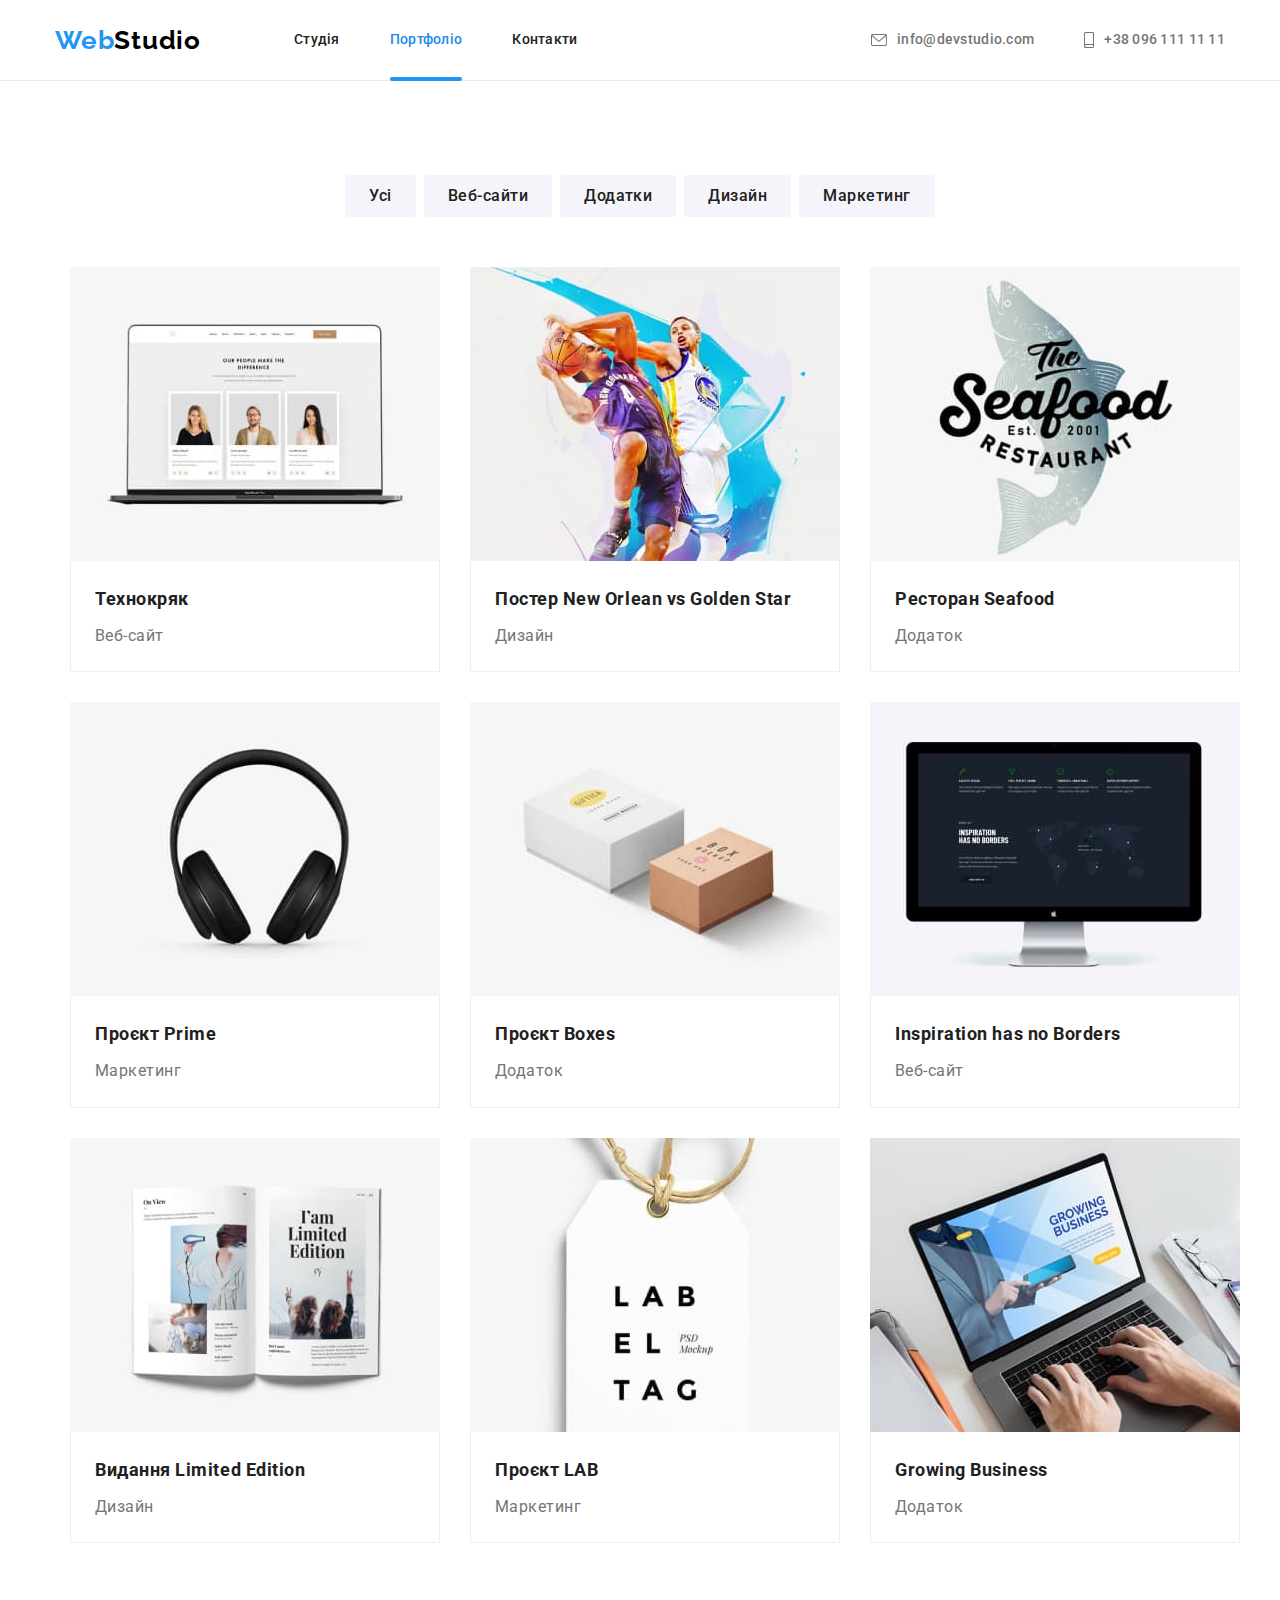
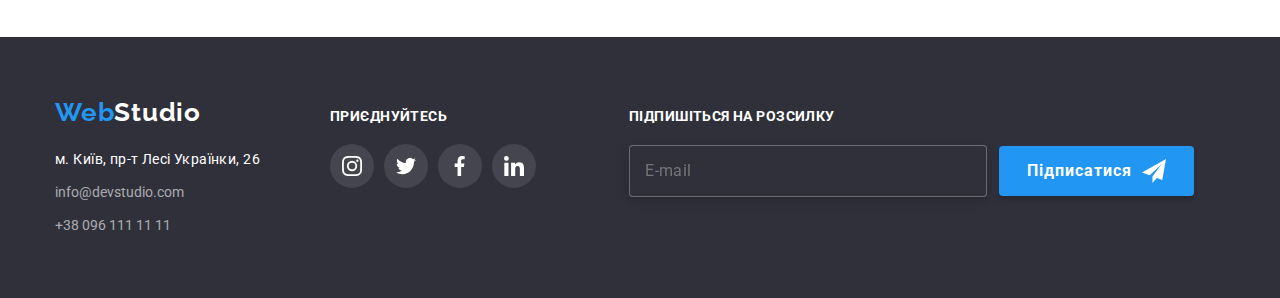
==== commit a77a321c: "исправил ошибки" ====
--- a/portfolio.html
+++ b/portfolio.html
@@ -533,39 +533,39 @@
             </li>
           </ul>
         </div>
-        <form class="form-footer">
-          <div class="form-container">
+        <div class="form-container">
+          <p class="footer-form-text">
+            Підпишіться на розсилку
+          </p>
+          <form class="form-footer">
             <label
               class="footer-label"
               for="gmail"
-              >Підпишіться на розсилку</label
+            ></label>
+            <input
+              class="footer-input"
+              type="email"
+              name="gmail"
+              id="gmail"
+              placeholder="E-mail"
+            />
+            <button
+              type="submit"
+              class="footer-btn"
             >
-            <div class="secondary-form-container">
-              <input
-                class="footer-input"
-                type="email"
-                name="gmail"
-                id="gmail"
-                placeholder="E-mail"
-              />
-              <button
-                type="submit"
-                class="footer-btn"
-              >
-                Підписатися
-                <svg
-                  class="footer-btn-icon"
-                  width="24"
-                  height="24"
-                >
-                  <use
-                    href="./images/symbol-defs.svg#icon-send"
-                  ></use>
-                </svg>
-              </button>
-            </div>
-          </div>
-        </form>
+              Підписатися
+              <svg
+                class="footer-btn-icon"
+                width="24"
+                height="24"
+              >
+                <use
+                  href="./images/symbol-defs.svg#icon-send"
+                ></use>
+              </svg>
+            </button>
+          </form>
+        </div>
       </div>
     </footer>
   </body>
--- a/css/styles.css
+++ b/css/styles.css
@@ -267,7 +267,7 @@
   padding: 0;
   overflow: hidden;
   border: 0;
-  clip: rect(0 0 0 0);
+  /* clip: rect(0 0 0 0); */
 }
 /* button */
 .button {
@@ -451,6 +451,9 @@
   align-items: center;
   justify-content: center;
 }
+.content-link {
+  position: relative;
+}
 .slider {
   background-color: var(
     --section-background-color
@@ -767,7 +770,7 @@
   margin-right: 70px;
 }
 .footer-container {
-  align-items: center;
+  align-items: baseline;
   display: flex;
 }
 .soc-ocons-footer {
@@ -789,16 +792,6 @@
 }
 .footer-icon {
   fill: var(--primary-text-color);
-}
-
-.footer-label {
-  font-weight: 700;
-  font-size: 14px;
-  line-height: 1.14;
-  letter-spacing: 0.03em;
-  text-transform: uppercase;
-  color: var(--primary-text-color);
-  margin-bottom: 20px;
 }
 
 .footer-input {
@@ -823,6 +816,22 @@
 .footer-input:focus {
   border-color: var(--accent-text-color);
   outline: transparent;
+}
+.form-footer {
+  display: flex;
+  align-items: center;
+  justify-content: center;
+}
+
+.footer-form-text {
+  margin-bottom: 20px;
+  font-weight: 700;
+  font-size: 14px;
+  line-height: 1.14;
+  letter-spacing: 0.03em;
+  text-transform: uppercase;
+
+  color: var(--primary-text-color);
 }
 
 .footer-btn {
@@ -899,12 +908,25 @@
   transition: opacity 250ms
       cubic-bezier(0.4, 0, 0.2, 1),
     visibility 250ms cubic-bezier(0.4, 0, 0.2, 1);
+  background-color: rgba(0, 0, 0, 0.2);
 }
 
 .is-hidden {
   opacity: 0;
   pointer-events: none;
   visibility: hidden;
+}
+.visually-hidden {
+  position: absolute;
+  white-space: nowrap;
+  width: 1px;
+  height: 1px;
+  overflow: hidden;
+  border: 0;
+  padding: 0;
+  clip: rect(0 0 0 0);
+  clip-path: inset(50%);
+  margin: -1px;
 }
 
 .modal {
@@ -914,6 +936,7 @@
   transform: translate(-50%, -50%) scale(1);
   transition: transform 250ms
     cubic-bezier(0.4, 0, 0.2, 1);
+  padding: 40px;
 
   min-width: 528px;
   min-height: 581px;
@@ -947,15 +970,7 @@
   padding: 0;
 }
 
-.modal-form-container {
-  display: flex;
-  flex-direction: column;
-  padding-left: 41px;
-  padding-right: 39px;
-}
-
 .form-title {
-  padding-top: 40px;
   display: block;
   text-align: center;
   margin-bottom: 12px;
@@ -966,14 +981,17 @@
   letter-spacing: 0.03em;
   color: var(--title-text-color);
 }
+.modal-list-text {
+  margin-bottom: 10px;
+}
 
 .form-label {
   display: flex;
   flex-direction: column;
   font-weight: 400;
   font-size: 12px;
-  line-height: 1.71;
   letter-spacing: 0.01em;
+  margin-bottom: 4px;
 
   color: var(--second-text-color);
 }
@@ -981,7 +999,7 @@
 .form-input {
   height: 40px;
   width: 100%;
-  padding-left: 42px;
+  padding-left: 41px;
 
   border: 1px solid rgba(33, 33, 33, 0.2);
   border-radius: 4px;
@@ -999,7 +1017,6 @@
 .form-wrap {
   position: relative;
   display: flex;
-  margin-bottom: 10px;
 }
 
 .modal-svg-input {
@@ -1016,9 +1033,14 @@
   font-size: 14px;
   line-height: 1.16;
   letter-spacing: 0.03em;
+  margin-top: 20px;
   margin-bottom: 30px;
-  padding-left: 51px;
-  padding-right: 51px;
+}
+.form-textarea {
+  width: 100%;
+  display: block;
+  padding-left: 16px;
+  padding-top: 12px;
 }
 
 .form-textarea::placeholder {
@@ -1033,12 +1055,8 @@
   color: var(--second-text-color);
 }
 
-.checkbox-input {
-  padding-left: 52px;
-  padding-right: 51px;
-}
 .form-link {
-  color: #2196f3;
+  color: var(--accent-text-color);
   text-decoration: underline;
 }
 .form-link::after {
@@ -1064,8 +1082,6 @@
   height: 120px;
   resize: none;
   padding-left: 16px;
-
-  margin-bottom: 20px;
 }
 .form-textarea:focus {
   border-color: var(--accent-text-color);
@@ -1081,6 +1097,7 @@
   display: flex;
   align-items: center;
   justify-content: center;
+  margin-right: 9px;
 
   fill: transparent;
 }
@@ -1093,10 +1110,13 @@
   line-height: 1.71;
   letter-spacing: 0.03em;
 
-  gap: 9px;
-
+  /* gap: 9px; */
   color: var(--second-text-color);
 }
+
+/* .check-text span {
+  display: flex;
+} */
 .check-icon {
   display: flex;
   align-items: center;
@@ -1109,8 +1129,12 @@
 }
 
 .checkbox-input:focus + .check-text span {
-  border-color: var(--accent-text-color);
-}
+  border-color: #2196f3;
+}
+.form-link {
+  margin-left: 5px;
+}
+
 .form-button {
   align-items: center;
   text-align: center;
@@ -1142,8 +1166,15 @@
     --accent-background-color
   );
 }
-.form-checkbox {
-  display: flex;
-  align-items: center;
-  justify-content: center;
-}
+
+.button-modal {
+  transition: fill 250ms
+    cubic-bezier(0.4, 0, 0.2, 1);
+}
+.button-modal:focus .modal-icon,
+.button-modal:hover .modal-icon {
+  fill: var(--accent-text-color);
+}
+.button-modal:focus {
+  background-color: #ffffff;
+}
